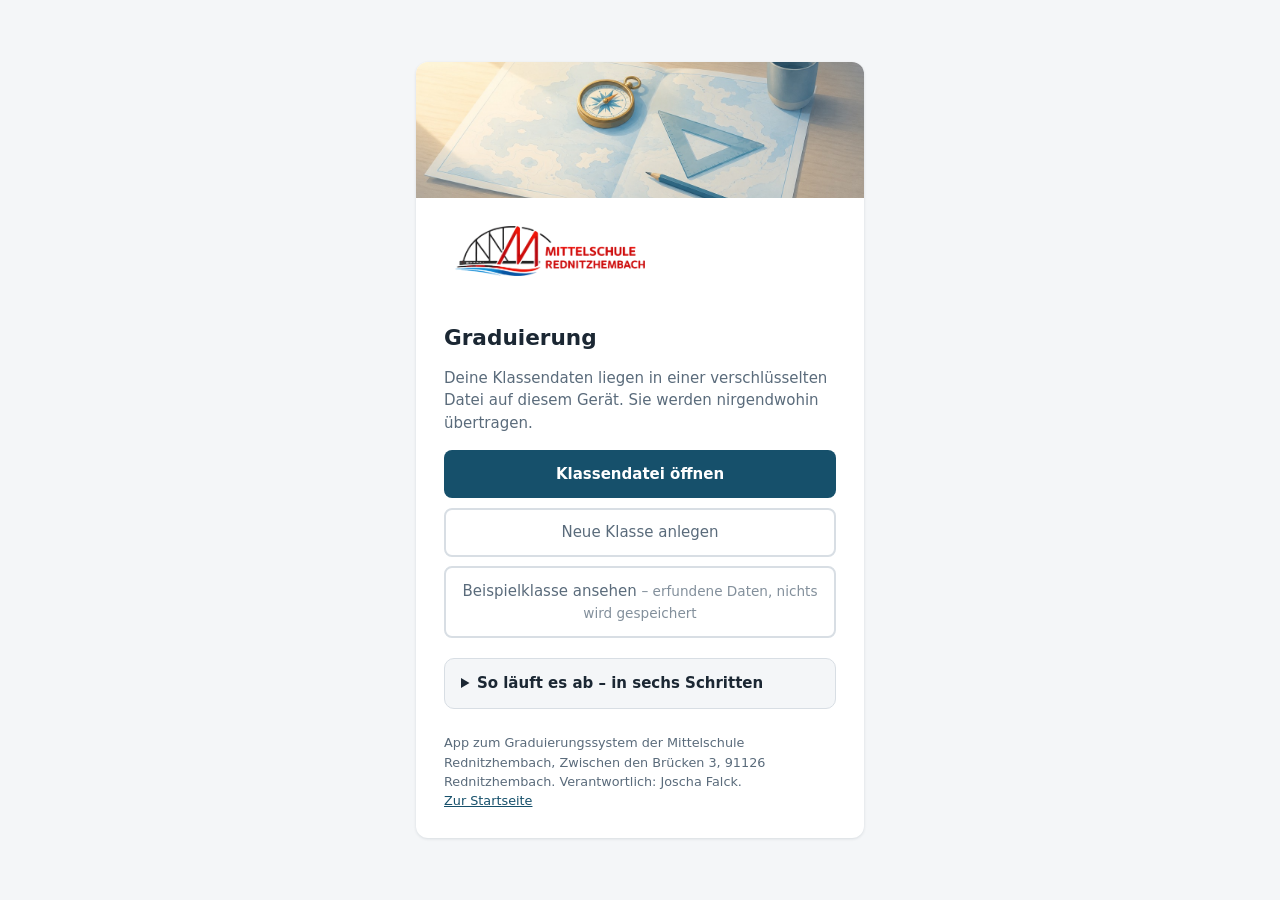
==== lehrkraft/index.html @ 20731770 "Add files via upload" ====
<!doctype html>
<html lang="de">
<head>
<meta charset="utf-8">
<meta name="viewport" content="width=device-width, initial-scale=1">
<meta name="theme-color" content="#16506B">
<meta name="robots" content="noindex, nofollow">
<title>Graduierung – Lehrkraft</title>
<link rel="icon" href="../symbole/symbol-192.png" type="image/png">
<link rel="stylesheet" href="stil.css">
</head>
<body>

<!-- Einstieg: Datei öffnen oder anlegen ------------------------------------->
<div class="einstieg" id="einstieg">
  <div class="einstieg-karte">
    <img class="karten-bild" src="../bilder/einstieg-lehrkraft.jpg" alt=""
         width="1200" height="600">
    <span class="karten-logo-feld">
      <img src="../symbole/schullogo.png" alt="Mittelschule Rednitzhembach" width="900" height="237">
    </span>
    <h1>Graduierung</h1>
    <p class="lang">Deine Klassendaten liegen in einer verschlüsselten Datei auf diesem Gerät.
      Sie werden nirgendwohin übertragen.</p>

    <div id="einstieg-start">
      <button type="button" class="knopf-gross" id="datei-oeffnen">Klassendatei öffnen</button>
      <button type="button" class="knopf-leise" id="datei-neu">Neue Klasse anlegen</button>
      <button type="button" class="knopf-leise" id="beispiel-oeffnen">
        Beispielklasse ansehen <em>– erfundene Daten, nichts wird gespeichert</em>
      </button>
    </div>

    <!-- Neue Klasse -->
    <form id="formular-neu" hidden>
      <label class="feld"><span>Klasse</span>
        <input type="text" id="neu-klasse" placeholder="8a"></label>
      <label class="feld"><span>Schuljahr</span>
        <input type="text" id="neu-schuljahr" placeholder="2026/27"></label>
      <label class="feld"><span>Erster Tag des ersten Zeitraums</span>
        <input type="date" id="neu-start"></label>
      <label class="feld"><span>Namen der Klasse <em>(kann warten)</em></span>
        <textarea id="neu-namen" rows="4"
                  placeholder="Ein Name je Zeile – oder leer lassen und die Liste beim ersten Einsammeln aufbauen."></textarea></label>
      <label class="feld"><span>Passwort für die Datei</span>
        <input type="password" id="neu-passwort" autocomplete="new-password">
        <span class="zaehler" id="neu-guete"></span></label>
      <p class="hinweis">Ohne dieses Passwort kommst du nicht mehr an die Daten –
        es gibt keine Wiederherstellung. Schreib es dir auf.</p>
      <p class="fehler" id="neu-fehler" role="alert" hidden></p>
      <button type="submit" class="knopf-gross">Anlegen und speichern</button>
      <button type="button" class="knopf-leise" data-zurueck>Zurück</button>
    </form>

    <!-- Passwort für vorhandene Datei -->
    <form id="formular-oeffnen" hidden>
      <p class="dateiname" id="oeffnen-name">–</p>
      <label class="feld"><span>Passwort</span>
        <input type="password" id="oeffnen-passwort" autocomplete="current-password"></label>
      <p class="fehler" id="oeffnen-fehler" role="alert" hidden></p>
      <button type="submit" class="knopf-gross">Öffnen</button>
      <button type="button" class="knopf-leise" data-zurueck>Zurück</button>
    </form>

    <details class="anleitung-kurz">
      <summary>So läuft es ab – in sechs Schritten</summary>
      <ol>
        <li><strong>Klasse anlegen</strong> – Klasse, Schuljahr, Startdatum und ein Passwort.
          Namen kannst du gleich einfügen oder später aus den ersten Abgaben aufbauen.</li>
        <li><strong>Adresse an die Klasse geben</strong> – QR-Code der Schüleradresse an die Wand.</li>
        <li><strong>Kinder schätzen sich ein</strong> und schicken das Ergebnis per AirDrop.</li>
        <li><strong>Einsammeln</strong> – die empfangenen Dateien in die Anwendung ziehen.</li>
        <li><strong>Fremdeinschätzung</strong> eintragen, Kind für Kind oder Kriterium für Kriterium.</li>
        <li><strong>Coaching-Gespräch</strong> führen und das Ergebnis festhalten.</li>
      </ol>
      <p>Ausführlich steht das unter „Anleitung“, sobald eine Klasse geöffnet ist.</p>
    </details>

    <p class="fusszeile-klein">App zum Graduierungssystem der Mittelschule Rednitzhembach,
      Zwischen den Brücken 3, 91126 Rednitzhembach. Verantwortlich: Joscha Falck.<br>
      <a href="../">Zur Startseite</a></p>
  </div>
</div>

<!-- Anwendung --------------------------------------------------------------->
<div id="anwendung" hidden>
  <div class="beispielleiste" id="beispielleiste" hidden>
    <span class="beispiel-marke">Beispiel</span>
    <span>Erfundene Kinder, erfundene Einschätzungen. Nichts wird gespeichert.</span>
    <span class="leiste-fuell"></span>
    <button type="button" id="beispiel-beenden">Testmodus verlassen</button>
  </div>

  <header class="kopf">
    <div class="kopf-links">
      <p class="kopf-oben">Klasse <span id="kopf-klasse">–</span> · <span id="kopf-schuljahr">–</span></p>
      <h1 class="kopf-name" id="kopf-titel">Übersicht</h1>
    </div>
    <span class="kopf-logo-feld">
      <img src="../symbole/schullogo.png" alt="Mittelschule Rednitzhembach" width="900" height="237">
    </span>
  </header>

  <div class="leiste">
    <label class="zeitraumwahl">Zeitraum
      <select id="leiste-zeitraum" aria-label="Zeitraum wählen"></select>
    </label>
    <button type="button" class="knopf-winzig" id="zeitraum-heute" hidden>zurück zu heute</button>
    <span id="leiste-status" class="leiste-status">–</span>
    <span class="leiste-fuell"></span>
    <span class="gesichert" id="gesichert">gesichert</span>
    <!-- Nur sichtbar, wo nicht direkt in die Arbeitsdatei geschrieben werden kann
         (Safari, oder Chrome ohne gewählten Speicherort). Dort wird bewusst nicht
         automatisch gesichert -- siehe merken() in lehrkraft.js. -->
    <button type="button" class="jetzt-sichern" id="jetzt-sichern" hidden>gesichert</button>
  </div>

  <main class="inhalt">
    <!-- Übersicht -->
    <section class="ansicht" id="ansicht-uebersicht">
      <div class="werkzeuge">
        <button type="button" class="knopf-klein" id="kind-anlegen">+ Kind hinzufügen</button>
      </div>
      <p class="punktlegende">Ein Punkt je Zeitraum des Blocks:
        <span class="punkt beide" aria-hidden="true"></span> beides da ·
        <span class="punkt halb" aria-hidden="true"></span> eins von beidem ·
        <span class="punkt" aria-hidden="true"></span> nichts erfasst</p>
      <div id="klassenliste"></div>
    </section>

    <!-- Einsammeln -->
    <section class="ansicht" id="ansicht-import" hidden>
      <div class="ablage" id="ablage">
        <p><strong>Selbsteinschätzungen einlesen</strong></p>
        <p class="lang">Zieh die per AirDrop empfangenen Dateien hierher –
          oder wähle sie aus. Mehrere auf einmal sind kein Problem.</p>
        <button type="button" class="knopf-klein" id="dateien-waehlen">Dateien auswählen</button>
        <input type="file" id="datei-eingabe" accept="application/json,.json" multiple hidden>
      </div>
      <div id="import-ergebnis"></div>
      <div id="import-fehlliste"></div>
    </section>

    <!-- Verlauf eines Kindes -->
    <section class="ansicht" id="ansicht-kind" hidden>
      <button type="button" class="knopf-klein" id="kind-zurueck">← Zur Übersicht</button>
      <h1 class="kind-titel" id="kind-titel">–</h1>
      <p class="lang" id="kind-unter">–</p>

      <button type="button" class="knopf-gross schmal" id="kind-coaching-starten" hidden>
        Coaching-Gespräch führen</button>

      <h2>Stufenverlauf</h2>
      <div id="kind-band"></div>

      <h2>Zeiträume</h2>
      <div class="tabellenrahmen"><div id="kind-zeitraeume"></div></div>

      <h2>Coaching-Gespräche</h2>
      <div id="kind-coachings"></div>
    </section>

    <!-- Coaching-Gespräch -->
    <section class="ansicht" id="ansicht-coaching" hidden>
      <p class="lang">Wähle das Kind, mit dem du sprichst. Der Bogen darunter zeigt die
        vier Zeiträume des Blocks, in dem der oben gewählte Zeitraum liegt.</p>
      <div class="wahlleiste" id="coaching-wahl"></div>
      <button type="button" class="knopf-klein" id="coaching-zurueck" hidden>← Zurück</button>
      <h1 class="kind-titel" id="coaching-titel">–</h1>
      <p class="lang" id="coaching-unter">–</p>

      <h2>Der Bogen</h2>
      <p class="hinweis">S = Selbsteinschätzung, L = Lehrkraft.
        Gelb hinterlegt heißt: Die beiden Sichten gehen auseinander – dort lohnt das Nachfragen.</p>
      <div class="tabellenrahmen"><div id="coaching-bogen"></div></div>

      <h2>Was das Kind geschrieben hat</h2>
      <div id="coaching-belege"></div>

      <h2>Auswertung des Gesprächs</h2>
      <form id="formular-coaching">
        <div class="entscheidung" id="coaching-entscheidung"></div>

        <label class="feld" id="feld-begruendung">
          <span>Begründung <em id="begruendung-pflicht">(bei gleicher Stufe erforderlich)</em></span>
          <textarea id="coaching-begruendung" rows="3"
                    placeholder="Woran wird weitergearbeitet?"></textarea>
        </label>

        <div class="feld" id="feld-gruende" hidden>
          <span>Gründe für die Rückstufung</span>
          <p class="hinweis">Aus dem Kriterienkatalog der Stufe, aus der zurückgestuft wird.</p>
          <div id="coaching-gruende" class="gruendeliste"></div>
        </div>

        <label class="feld" id="feld-vereinbarungen">
          <span>Vereinbarungen</span>
          <textarea id="coaching-vereinbarungen" rows="3"
                    placeholder="Was ist bis zum nächsten Gespräch verabredet?"></textarea>
        </label>

        <div class="zwei-spalten">
          <label class="feld"><span>Gilt ab</span>
            <input type="date" id="coaching-gueltigab"></label>
          <label class="feld haken-feld">
            <input type="checkbox" id="coaching-ausweis">
            <span>Ausweis zur neuen Lernstufe wurde überreicht</span></label>
        </div>

        <p class="fehler" id="coaching-fehler" role="alert" hidden></p>
        <div class="zwei-spalten">
          <button type="submit" class="knopf-gross">Gespräch festhalten</button>
          <button type="button" class="knopf-leise" id="coaching-drucken">Bogen drucken</button>
        </div>
      </form>
    </section>

    <!-- Fremdeinschätzung -->
    <section class="ansicht" id="ansicht-fremd" hidden>
      <div class="moduswahl" role="group" aria-label="Erfassungsart">
        <button type="button" class="modus aktiv" data-modus="kind">Nach Kind</button>
        <button type="button" class="modus" data-modus="kriterium">Nach Kriterium</button>
      </div>
      <p class="lang" id="fremd-hinweis"></p>
      <div class="wahlleiste" id="fremd-wahl"></div>
      <!-- Die Zeichen X ~ O stehen in den Knöpfen ohne Wortmarke (die ist dort
           nur für Screenreader da). Ohne diese Legende muss man sie raten. -->
      <p class="legende skalenlegende" id="fremd-legende"></p>
      <div id="fremd-raster"></div>
    </section>

    <!-- Datei -->
    <section class="ansicht" id="ansicht-datei" hidden>
      <p class="lang" id="datei-modus">Änderungen werden automatisch gesichert, solange diese
        Klasse geöffnet ist. Lege am Ende der Bearbeitung trotzdem eine eigene Sicherung ab –
        dann liegen die Klassendaten unabhängig von Browser und Gerät bei dir.</p>

      <div class="knopfreihe">
        <button type="button" class="knopf-gross" id="datei-kopie">Klassendaten lokal sichern</button>
        <button type="button" class="knopf-leise" id="datei-schliessen">Klasse schließen</button>
      </div>

      <h2>Diese Klasse</h2>
      <dl class="angaben" id="datei-angaben"></dl>
    </section>

    <!-- Anleitung -->
    <section class="ansicht" id="ansicht-anleitung" hidden>
      <p class="lang">Der Ablauf eines Zyklus – und was dabei wo gespeichert wird.</p>

      <ol class="schritte">
        <li>
          <h3>Klasse anlegen</h3>
          <p>Klasse, Schuljahr, erster Tag des ersten Zeitraums und ein Passwort. Das Passwort
            verschlüsselt die Klassendatei – <strong>ohne es gibt es keinen Weg zurück</strong>,
            auch nicht für dich. Schreib es dir auf.</p>
          <p>Die Namen kannst du als Liste einfügen (eine Zeile je Kind) oder weglassen und
            beim ersten Einsammeln aufbauen lassen.</p>
        </li>
        <li>
          <h3>Adresse an die Klasse geben</h3>
          <p>Die Kinder brauchen nur die Schüleradresse dieser Anwendung – am einfachsten als
            QR-Code an der Wand. Hängst du <code>#8a</code> an, ist die Klasse schon
            vorausgefüllt. Nichts zu installieren.</p>
          <p>Einmal zu Beginn lohnt es sich, mit der Klasse die Seite auf den Home-Bildschirm
            zu legen. Dann bleiben Name und eigener Verlauf auf dem iPad erhalten.</p>
        </li>
        <li>
          <h3>Kinder schätzen sich ein</h3>
          <p>Alle zwei Wochen. Die Kinder füllen die Kriterien ihrer Stufe aus, schreiben einen
            Belegsatz und schicken das Ergebnis per AirDrop an dein Gerät. Es wird nichts
            übertragen, was das Kind nicht selbst abschickt.</p>
        </li>
        <li>
          <h3>Einsammeln</h3>
          <p>Unter <em>Einsammeln</em> die empfangenen Dateien in das Feld ziehen – alle auf
            einmal. Namen, die es in der Klasse noch nicht gibt, landen unter „Bitte
            entscheiden“: neu anlegen, einem vorhandenen Kind zuordnen oder verwerfen.</p>
          <p><strong>Danach den Downloads-Ordner leeren.</strong> Die per AirDrop empfangenen
            Dateien sind unverschlüsselt – sie sind der einzige Klartext im ganzen Ablauf.</p>
        </li>
        <li>
          <h3>Fremdeinschätzung eintragen</h3>
          <p>Zwei Wege, oben umschaltbar: <em>Nach Kind</em> zeigt alle Kriterien eines Kindes –
            gut zur Vorbereitung eines Gesprächs. <em>Nach Kriterium</em> zeigt ein Kriterium für
            alle Kinder – schneller im Klassendurchgang und der Maßstab bleibt gleich.</p>
          <p>An jedem Eintrag steht der Stand (<code>3/5</code> oder ✓), damit nichts offen bleibt.</p>
        </li>
        <li>
          <h3>Coaching-Gespräch</h3>
          <p>Nach vier Zeiträumen, also etwa alle acht Wochen. Unter <em>Coaching</em> das Kind
            wählen: Der Bogen zeigt die vier Zeiträume mit Selbst- und Lehrkraftsicht
            nebeneinander, Abweichungen sind gelb hinterlegt.</p>
          <p>Darunter die Entscheidung – hochstufen, halten oder zurückstufen. Bei gleicher Stufe
            ist eine Begründung nötig, bei Rückstufung mindestens ein Grund. Über
            <em>Bogen drucken</em> bekommst du das Blatt mit Unterschriftenzeile.</p>
        </li>
      </ol>

      <h2>Zeitraum wechseln</h2>
      <p class="lang">Oben in der Leiste steht der Zeitraum. Er richtet sich nach dem Datum,
        lässt sich aber frei umstellen – für nachgetragene Runden, ausgelassene Wochen oder
        Gespräche, die du vorziehst. „zurück zu heute“ bringt dich wieder in die Gegenwart.</p>

      <h2>Speichern und Sichern</h2>
      <p class="lang">In Chrome schreibt die Anwendung direkt in die Datei, die du beim Anlegen
        gewählt hast – automatisch, kurz nach jeder Änderung. Safari kann das nicht. Dort wird
        deshalb <em>nicht</em> automatisch gesichert; stattdessen steht oben in der Leiste ein
        Knopf mit der Zahl der offenen Änderungen, und ein Klick darauf legt die Datei ab, die
        du über die bisherige speicherst. <strong>Deshalb die Empfehlung: Chrome benutzen.</strong></p>
      <p class="lang">Unter <em>Datei</em> legst du am Ende einer Sitzung zusätzlich eine eigene
        Sicherung ab – die Datei trägt das Datum im Namen und liegt dann unabhängig von Browser
        und Gerät bei dir. Sie ist verschlüsselt, also auch auf einem Stick oder in einem Backup
        unbedenklich.</p>

      <h2>Wo die Daten liegen</h2>
      <p class="lang">Alles bleibt auf den Geräten: die Selbsteinschätzungen bis zum Abschicken
        auf dem iPad des Kindes, die Klassendaten in deiner verschlüsselten Datei. Es gibt keinen
        Server und kein Konto. Verlierst du das Passwort, sind die Daten verloren – das ist der
        Preis dafür, dass sie sonst niemand lesen kann.</p>
    </section>
  </main>


  <footer class="fusszeile">
    <p>App zum Graduierungssystem der Mittelschule Rednitzhembach ·
      Zwischen den Brücken 3 · 91126 Rednitzhembach ·
      Verantwortlich: Joscha Falck</p>
    <p><a class="zur-startseite" href="../">Zur Startseite</a></p>
  </footer>

  <nav class="navigation" aria-label="Bereiche">
    <button type="button" data-ansicht="uebersicht" class="aktiv">Übersicht</button>
    <button type="button" data-ansicht="import">Einsammeln</button>
    <button type="button" data-ansicht="fremd">Fremdeinschätzung</button>
    <button type="button" data-ansicht="coaching">Coaching</button>
    <button type="button" data-ansicht="datei">Datei</button>
    <button type="button" data-ansicht="anleitung">Anleitung</button>
  </nav>
</div>

<p id="ladefehler" class="fehler ladefehler" hidden></p>

<script type="module" src="lehrkraft.js"></script>
</body>
</html>
---- lehrkraft/stil.css ----
/* Lehrkraft-Anwendung. Zielgerät: MacBook, Maus und Tastatur. */

:root {
  --stufe: #16506B;
  --grund: #f4f6f8;
  --flaeche: #ffffff;
  --linie: #d8dee4;
  --text: #1b2733;
  --text-leise: #5a6b7b;
  --gut: #2f7d4f;
  --mittel: #b8791c;
  --offen: #8a5a5a;
  --warnung: #a5342f;
  --radius: 12px;
  --schatten: 0 1px 3px rgb(20 40 60 / 12%);
}

@media (prefers-color-scheme: dark) {
  :root {
    --grund: #12181e; --flaeche: #1c242c; --linie: #33404c;
    --text: #e8eef4; --text-leise: #9fb0c0;
    --gut: #6cc08c; --mittel: #e0a94e; --offen: #c99a9a; --warnung: #ef8078;
    --schatten: 0 1px 3px rgb(0 0 0 / 40%);
  }
}

* { box-sizing: border-box; }
[hidden] { display: none !important; }

body {
  margin: 0;
  background: var(--grund);
  color: var(--text);
  font: 15px/1.5 -apple-system, BlinkMacSystemFont, "Segoe UI", system-ui, sans-serif;
}

h1 { font-size: 1.35rem; line-height: 1.25; }
h2 {
  font-size: 0.85rem; letter-spacing: 0.05em; text-transform: uppercase;
  color: var(--text-leise); margin: 1.75rem 0 0.6rem;
}

.lang { color: var(--text-leise); }
.hinweis { font-size: 0.9rem; color: var(--text-leise); }
.fehler { color: var(--warnung); font-weight: 600; }
.ladefehler { padding: 2rem; }
.leer { color: var(--text-leise); padding: 1.5rem 0; }
.leer:has(.leer-bild) { text-align: center; }
/* Freigestelltes Motiv ueber einem Leer- oder Fertig-Text. Rein schmueckend:
   Die Aussage steht immer auch als Text daneben, das Bild traegt sie nie allein. */
.leer-bild {
  display: block;
  width: auto;
  max-width: 11rem;
  max-height: 7.5rem;
  margin: 0 auto 0.9rem;
  object-fit: contain;
}
@media (prefers-reduced-motion: no-preference) {
  .leer-bild { animation: leer-bild-auf 0.4s ease-out both; }
}
@keyframes leer-bild-auf {
  from { opacity: 0; transform: translateY(6px); }
  to   { opacity: 1; transform: none; }
}


/* ---------- Einstieg ---------- */

.einstieg {
  position: fixed; inset: 0; z-index: 10;
  display: grid; place-items: center; padding: 1.5rem;
  background: var(--grund); overflow-y: auto;
}

.einstieg-karte {
  width: min(28rem, 100%);
  background: var(--flaeche);
  border-radius: var(--radius);
  box-shadow: var(--schatten);
  padding: 1.75rem;
  overflow: hidden; /* damit das Kopfbild die Rundung mitnimmt */
}

/* Schmales Kopfband der Einstiegskarte. Die negativen Ränder heben das Padding
   der Karte auf, damit das Bild randlos sitzt -- 3.5rem sind zweimal 1.75rem. */
.karten-bild {
  display: block;
  width: calc(100% + 3.5rem);
  height: auto;
  aspect-ratio: 2 / 1;
  max-height: 8.5rem;
  object-fit: cover;
  margin: -1.75rem -1.75rem 1.25rem;
}

.karten-logo-feld {
  display: inline-block; padding: 0.5rem 0.7rem; margin-bottom: 1.25rem;
  background: #fff; border-radius: 10px;
}
.karten-logo-feld img { display: block; width: 190px; max-width: 100%; height: auto; }

.dateiname {
  padding: 0.6rem 0.8rem; margin: 0 0 1rem;
  background: var(--grund); border-radius: 8px;
  font-family: ui-monospace, SFMono-Regular, Menlo, monospace; font-size: 0.9rem;
}

/* ---------- Formular ---------- */

.feld { display: block; margin: 1rem 0; }
.feld > span { display: block; font-weight: 600; margin-bottom: 0.35rem; }

input[type="text"], input[type="password"], input[type="date"] {
  width: 100%; padding: 0.6rem 0.7rem; font: inherit;
  color: var(--text); background: var(--grund);
  border: 2px solid var(--linie); border-radius: 8px;
}
input:focus-visible { outline: 3px solid var(--stufe); outline-offset: 1px; }

.zaehler { display: block; margin-top: 0.3rem; font-size: 0.85rem; color: var(--text-leise); }
.zaehler[data-stufe="schwach"] { color: var(--warnung); }
.zaehler[data-stufe="mittel"] { color: var(--mittel); }
.zaehler[data-stufe="gut"] { color: var(--gut); }

button { font: inherit; cursor: pointer; border-radius: 8px; }

/* Nur fuer Screenreader. Steht global, weil es an mehreren Stellen gebraucht
   wird: Wortmarken der Skala, Bedeutung der Zahlen in den Auswahlknoepfen. */
.nur-lesen {
  position: absolute; width: 1px; height: 1px; overflow: hidden; clip-path: inset(50%);
}

.knopf-gross {
  display: block; width: 100%; padding: 0.8rem; margin-top: 1rem;
  font-weight: 600; color: #fff; background: var(--stufe); border: 0; min-height: 46px;
}
.knopf-leise {
  display: block; width: 100%; padding: 0.7rem; margin-top: 0.6rem;
  color: var(--text-leise); background: transparent;
  border: 2px solid var(--linie); min-height: 42px;
}
.knopf-klein {
  padding: 0.45rem 0.8rem; color: var(--text);
  background: var(--flaeche); border: 1px solid var(--linie);
}

/* ---------- Kopf und Leiste ---------- */

.kopf {
  display: flex; align-items: center; justify-content: space-between; gap: 1rem;
  padding: 1.1rem 1.5rem; background: var(--stufe); color: #fff;
}
.kopf-oben { margin: 0 0 0.15rem; font-size: 0.8rem; letter-spacing: 0.06em;
             text-transform: uppercase; opacity: 0.85; }
.kopf-name { margin: 0; }
.kopf-logo-feld {
  flex: none; display: block; padding: 0.4rem 0.55rem;
  background: #fff; border-radius: 9px; box-shadow: 0 1px 4px rgb(0 0 0 / 18%);
}
.kopf-logo-feld img { display: block; width: 132px; height: auto; }

.leiste {
  display: flex; align-items: center; gap: 0.7rem;
  padding: 0.5rem 1.5rem; background: var(--flaeche);
  border-bottom: 1px solid var(--linie); font-size: 0.9rem;
}
.marke {
  font-weight: 700; font-size: 0.8rem; letter-spacing: 0.04em; text-transform: uppercase;
  color: #fff; background: var(--stufe); border-radius: 6px; padding: 0.15rem 0.5rem;
}
.leiste-status { color: var(--text-leise); }
.leiste-fuell { flex: 1; }
.gesichert { font-size: 0.85rem; color: var(--text-leise); }
.gesichert[data-zustand="offen"] { color: var(--mittel); }

/* Sichern von Hand: solange Änderungen offen sind, ist der Knopf farbig und
   nennt ihre Zahl. Ist alles gesichert, sieht er aus wie die Statusanzeige
   daneben -- dann gibt es nichts zu tun. */
.jetzt-sichern {
  font: inherit; font-size: 0.85rem; cursor: pointer;
  padding: 0.25rem 0.7rem; border-radius: 8px;
  color: #fff; background: var(--stufe); border: 1px solid transparent;
}
.jetzt-sichern:disabled {
  cursor: default; color: var(--text-leise);
  background: none; border-color: transparent;
}

.inhalt { max-width: 60rem; margin: 0 auto; padding: 1.25rem 1.5rem 0.5rem; }
.werkzeuge { display: flex; gap: 0.5rem; margin-bottom: 1rem; }

/* ---------- Klassenliste ---------- */

/* Ein <button>, deshalb die Zuruecksetzer: Ohne sie zieht der Browser die Karte
   auf Knopfbreite zusammen und zentriert den Namen. */
.kind {
  display: grid; grid-template-columns: 1fr auto auto; align-items: center; gap: 1rem;
  width: 100%; text-align: left; color: inherit;
  padding: 0.7rem 0.9rem; margin-bottom: 0.45rem;
  background: var(--flaeche);
  border: 0; border-left: 5px solid var(--farbe);
  border-radius: 10px; box-shadow: var(--schatten);
}
.kind-name { font-weight: 600; }
.kind-stufe { font-size: 0.88rem; color: var(--farbe); font-weight: 600; }
.kind-punkte { display: flex; gap: 0.25rem; }

/* Je Punkt ein Zeitraum des Blocks. Die drei Zustaende unterscheiden sich
   bewusst in der *Form*, nicht nur in der Farbe -- vorher waren sie
   gruen/orange/grau gefuellt und damit bei Rot-Gruen-Schwaeche nicht zu
   trennen. Jetzt: leerer Ring / halb gefuellt / voll. */
.punkt {
  width: 12px; height: 12px; border-radius: 50%;
  background: transparent; border: 2px solid var(--linie);
}
.punkt.halb {
  border-color: var(--mittel);
  background: linear-gradient(90deg, var(--mittel) 50%, transparent 50%);
}
.punkt.beide { border-color: var(--gut); background: var(--gut); }

.punktlegende {
  display: flex; align-items: center; flex-wrap: wrap; gap: 0.35rem;
  margin: 0 0 0.9rem; font-size: 0.85rem; color: var(--text-leise);
}
.punktlegende .punkt { flex: none; margin-left: 0.35rem; }
.punktlegende .punkt:first-child { margin-left: 0; }

/* ---------- Import ---------- */

.ablage {
  padding: 1.5rem; text-align: center;
  background: var(--flaeche); border: 2px dashed var(--linie); border-radius: var(--radius);
}
.ablage.bereit { border-color: var(--stufe); background: var(--grund); }
.ablage p { margin: 0 0 0.5rem; }
.ablage .lang { margin: 0 auto 1rem; }

.meldungen { display: grid; gap: 0.35rem; }
.meldung {
  margin: 0; padding: 0.55rem 0.8rem; border-radius: 8px;
  background: var(--flaeche); border-left: 4px solid var(--linie); box-shadow: var(--schatten);
}
.meldung.gut { border-left-color: var(--gut); }
.meldung.warnung { border-left-color: var(--mittel); }
.meldung.fehler { border-left-color: var(--warnung); }
.meldung.offen { border-left-color: var(--linie); color: var(--text-leise); }

/* ---------- Fremdeinschätzung ---------- */

.moduswahl { display: inline-flex; gap: 0.2rem; padding: 0.2rem;
             background: var(--grund); border: 1px solid var(--linie); border-radius: 10px; }
.modus { padding: 0.4rem 0.9rem; color: var(--text-leise); background: transparent; border: 0; }
.modus.aktiv { color: var(--text); background: var(--flaeche); font-weight: 600;
               box-shadow: var(--schatten); }

.wahlleiste { display: flex; flex-wrap: wrap; gap: 0.4rem; margin: 0.75rem 0 1.25rem; }
.wahl {
  display: inline-flex; align-items: center; gap: 0.5rem;
  padding: 0.45rem 0.75rem; text-align: left; font-size: 0.9rem;
  color: var(--text-leise); background: var(--flaeche);
  border: 1px solid var(--linie); border-radius: 20px;
}
.wahl.aktiv { color: #fff; background: var(--stufe); border-color: var(--stufe); font-weight: 600; }
.wahl-stand {
  font-size: 0.78rem; font-variant-numeric: tabular-nums;
  padding: 0.05rem 0.35rem; border-radius: 5px;
  background: var(--grund); color: var(--text-leise);
}
.wahl.aktiv .wahl-stand { background: rgb(255 255 255 / 22%); color: #fff; }
.wahl.fertig:not(.aktiv) .wahl-stand { background: var(--gut); color: #fff; }

/* Zahl der gefuehrten Gespraeche im Coaching-Bereich. Bewusst anders als
   `.wahl-stand`: kein Feld, nur eine leise Zahl -- sie zaehlt nichts ab,
   sondern erzaehlt eine Vorgeschichte. */
.wahl-marke { font-size: 0.78rem; font-variant-numeric: tabular-nums; opacity: 0.7; }
.wahl.aktiv .wahl-marke { opacity: 0.85; }

.rastertitel { margin: 0 0 0.6rem; color: var(--text-leise); }
.rastertitel strong { color: var(--text); margin-right: 0.5rem; }

/* Der meistgenutzte Handgriff der App: Kriterium lesen, rechts antippen.
   Ueber die volle Fensterbreite lagen dazwischen auf 1440 px ueber 1000 px --
   der Blick muss dann bei jeder Zeile einmal quer. Die Bremse gilt fuer
   Legende und Raster gemeinsam, damit beide buendig bleiben. */
.skalenlegende, #fremd-raster { max-width: 60rem; }
.skalenlegende { margin: 0 0 0.6rem; text-align: right; }

.rasterzeile {
  display: grid; grid-template-columns: 1fr auto; align-items: center; gap: 1rem;
  min-height: 3.4rem;
  padding: 0.5rem 0.9rem; margin-bottom: 0.35rem;
  background: var(--flaeche); border-radius: 10px; box-shadow: var(--schatten);
}
.rasterzeile-name { font-weight: 500; }
.rasterskala { display: flex; gap: 0.3rem; }

.rasterskala label {
  display: flex; align-items: center; justify-content: center;
  width: 3rem; height: 2.4rem; font-weight: 700;
  color: var(--text-leise); background: var(--grund);
  border: 2px solid transparent; border-radius: 8px; cursor: pointer;
}
.rasterskala input { position: absolute; opacity: 0; pointer-events: none; }
.rasterskala label:has(input:focus-visible) { outline: 3px solid var(--stufe); outline-offset: 2px; }
.rasterskala label.gewaehlt { color: #fff; }
.rasterskala label.gewaehlt[data-wert="erreicht"]  { background: var(--gut); }
.rasterskala label.gewaehlt[data-wert="teilweise"] { background: var(--mittel); }
.rasterskala label.gewaehlt[data-wert="nicht"]     { background: var(--offen); }

/* ---------- Navigation ---------- */

.navigation {
  position: fixed; inset: auto 0 0; display: flex; justify-content: center; gap: 0.5rem;
  padding: 0.5rem; background: var(--flaeche); border-top: 1px solid var(--linie);
}
.navigation button {
  padding: 0.5rem 1.1rem; color: var(--text-leise);
  background: transparent; border: 0; min-height: 40px;
}
.navigation button.aktiv { color: var(--stufe); font-weight: 600; background: var(--grund); }

/* ---------- Zuordnung unbekannter Namen ---------- */

.zuordnen {
  padding: 0.8rem 0.9rem; margin-bottom: 0.5rem;
  background: var(--flaeche); border-left: 4px solid var(--mittel);
  border-radius: 10px; box-shadow: var(--schatten);
}
.zuordnen-name { margin: 0 0 0.6rem; }
.zuordnen-zeile {
  display: flex; flex-wrap: wrap; align-items: center; gap: 0.5rem;
  margin-bottom: 0.6rem; font-size: 0.9rem; color: var(--text-leise);
}
.zuordnen select {
  padding: 0.4rem 0.6rem; font: inherit; color: var(--text);
  background: var(--grund); border: 1px solid var(--linie); border-radius: 8px;
}
.zuordnen .knopf-klein + .knopf-klein { margin-left: 0.4rem; }
.knopf-klein.leise { color: var(--text-leise); border-color: transparent; }
.knopf-klein.sammel {
  display: block; margin-bottom: 0.6rem; font-weight: 600;
  color: #fff; background: var(--stufe); border-color: var(--stufe);
}

/* ---------- Beispielmodus ---------- */

.beispielleiste {
  display: flex; align-items: center; gap: 0.6rem;
  padding: 0.45rem 1.5rem; font-size: 0.88rem;
  color: #3a2f12; background: #f3c14b;
}
.beispiel-marke {
  font-weight: 700; font-size: 0.78rem; letter-spacing: 0.06em; text-transform: uppercase;
  color: #f3e2b8; background: #3a2f12; border-radius: 5px; padding: 0.1rem 0.45rem;
}
.beispielleiste button {
  padding: 0.2rem 0.6rem; font: inherit; font-size: 0.85rem;
  color: #3a2f12; background: rgb(255 255 255 / 55%);
  border: 1px solid rgb(58 47 18 / 25%); border-radius: 6px;
}
#beispiel-oeffnen em { font-style: normal; opacity: 0.75; font-size: 0.85rem; }

/* ---------- Verlauf eines Kindes ---------- */

.kind[data-kind] { cursor: pointer; }
.kind[data-kind]:hover { background: var(--grund); }
.kind[data-kind]:focus-visible { outline: 3px solid var(--stufe); outline-offset: 2px; }

.kind-titel { margin: 1rem 0 0.25rem; }
#kind-unter { margin-top: 0; }

.band { display: flex; flex-wrap: wrap; align-items: center; gap: 0.5rem; }
.band-stufe {
  display: flex; flex-direction: column; gap: 0.1rem;
  padding: 0.55rem 0.9rem; background: var(--flaeche);
  border-left: 5px solid var(--farbe); border-radius: 10px; box-shadow: var(--schatten);
}
.band-stufe b { color: var(--farbe); }
.band-stufe small { color: var(--text-leise); font-size: 0.8rem; }
.band-pfeil { font-size: 1.2rem; color: var(--text-leise); }
.band-pfeil.hoch { color: var(--gut); }
.band-pfeil.runter { color: var(--offen); }

.tabellenrahmen { overflow-x: auto; }
.zeitraumtabelle {
  width: 100%; border-collapse: collapse;
  background: var(--flaeche); border-radius: 10px; box-shadow: var(--schatten);
}
.zeitraumtabelle th, .zeitraumtabelle td {
  padding: 0.5rem 0.8rem; text-align: left; border-bottom: 1px solid var(--linie);
  vertical-align: top;
}
.zeitraumtabelle thead th {
  font-size: 0.8rem; letter-spacing: 0.04em; text-transform: uppercase; color: var(--text-leise);
}
.zeitraumtabelle tbody th { font-weight: 600; width: 5rem; }
.zeitraumtabelle tr:last-child td, .zeitraumtabelle tr:last-child th { border-bottom: 0; }
.beleg-spalte { color: var(--text-leise); font-style: italic; max-width: 26rem; }

.bilanz { display: inline-flex; gap: 0.45rem; font-variant-numeric: tabular-nums; }
.bilanz span { font-weight: 600; }
.b-gut { color: var(--gut); }
.b-mittel { color: var(--mittel); }
.b-offen { color: var(--offen); }
.leise { color: var(--text-leise); font-weight: 400; }

.coaching {
  padding: 0.8rem 1rem; margin-bottom: 0.5rem;
  background: var(--flaeche); border-left: 5px solid var(--linie);
  border-radius: 10px; box-shadow: var(--schatten);
}
.coaching.hoch { border-left-color: var(--gut); }
.coaching.runter { border-left-color: var(--offen); }
.coaching-kopf { margin: 0; }
.coaching-text { margin: 0.5rem 0 0; color: var(--text-leise); }
.gruende { margin: 0.5rem 0 0; padding-left: 1.1rem; color: var(--text-leise); font-size: 0.92rem; }
.marke-klein {
  margin-left: 0.4rem; padding: 0.05rem 0.4rem; font-size: 0.78rem;
  color: var(--text-leise); background: var(--grund); border-radius: 5px;
}


/* ---------- Breite Bildschirme ---------- */

@media (min-width: 60rem) {
  .inhalt { max-width: 78rem; }

  /* zwei Kinder je Reihe -- 25 Namen passen so ohne langes Scrollen */
  #klassenliste { display: grid; grid-template-columns: 1fr 1fr; gap: 0 0.5rem; }

  /* die Erfassung bleibt einspaltig: eine Spalte je Kriterium hält den Blick ruhig */
  .rasterzeile { padding: 0.55rem 1.1rem; }
}

@media (min-width: 78rem) {
  #klassenliste { grid-template-columns: repeat(3, 1fr); }
}

/* ---------- Coaching-Bogen ---------- */

.knopf-gross.schmal { width: auto; padding-inline: 1.5rem; margin: 1rem 0 0; }

.bogen { width: 100%; border-collapse: collapse; background: var(--flaeche);
         border-radius: 10px; box-shadow: var(--schatten); overflow: hidden; }
.bogen th, .bogen td { border: 1px solid var(--linie); padding: 0.4rem 0.6rem; }
.bogen thead th { background: var(--grund); font-size: 0.85rem; }
.bogen .zr { text-align: center; }
.bogen .sl { width: 2.2rem; text-align: center; font-size: 0.78rem; color: var(--text-leise); }
.bogen .kriterienspalte { text-align: left; min-width: 18rem; }
.bogen tbody th { text-align: left; font-weight: 500; vertical-align: top; }

.teilkriterien { margin: 0.35rem 0 0; padding-left: 1rem; font-size: 0.85rem;
                 color: var(--text-leise); font-weight: 400; }

.bogen .wert { width: 2.2rem; text-align: center; font-weight: 700; font-size: 1.05rem; }
.bogen .wert.erreicht { color: var(--gut); }
.bogen .wert.teilweise { color: var(--mittel); }
.bogen .wert.nicht { color: var(--offen); }
.bogen .wert.ohne { color: var(--linie); }
/* Abweichung zwischen Selbst- und Fremdsicht -- der Gesprächsstoff */
.bogen .wert.uneins { background: #fdf3d7; }
@media (prefers-color-scheme: dark) { .bogen .wert.uneins { background: #40371d; } }

.legende { margin: 0.6rem 0 0; font-size: 0.85rem; color: var(--text-leise); }

.beleg-zitat { margin: 0 0 0.5rem; padding: 0.7rem 1rem; background: var(--flaeche);
               border-left: 4px solid var(--stufe); border-radius: 0 10px 10px 0;
               box-shadow: var(--schatten); }
.beleg-zitat p { margin: 0; }
.beleg-zu { font-size: 0.82rem; color: var(--text-leise); margin-bottom: 0.25rem !important; }

/* ---------- Entscheidung ---------- */

.entscheidung { display: grid; gap: 0.5rem; margin-bottom: 1.25rem; }
@media (min-width: 52rem) { .entscheidung { grid-template-columns: repeat(3, 1fr); } }

.entscheidung-feld {
  display: flex; flex-direction: column; gap: 0.2rem;
  padding: 0.85rem 1rem; background: var(--flaeche);
  border: 2px solid var(--linie); border-radius: 10px; cursor: pointer;
}
.entscheidung-feld input { position: absolute; opacity: 0; pointer-events: none; }
.entscheidung-titel { font-weight: 600; }
.entscheidung-text { font-size: 0.88rem; color: var(--text-leise); }
.entscheidung-feld.gewaehlt { border-color: var(--stufe); background: var(--grund); }
.entscheidung-feld[data-wert="runter"].gewaehlt { border-color: var(--offen); }
.entscheidung-feld:has(input:focus-visible) { outline: 3px solid var(--stufe); outline-offset: 2px; }

.gruendeliste { display: grid; gap: 0.3rem; }
.grund { display: flex; align-items: flex-start; gap: 0.6rem; padding: 0.5rem 0.7rem;
         background: var(--flaeche); border-radius: 8px; box-shadow: var(--schatten); }
.grund input { margin-top: 0.2rem; }

.zwei-spalten { display: grid; gap: 1rem; }
@media (min-width: 40rem) { .zwei-spalten { grid-template-columns: 1fr 1fr; align-items: end; } }
.haken-feld { display: flex; align-items: center; gap: 0.6rem; }
.haken-feld > span { font-weight: 400; margin: 0; }

textarea { width: 100%; padding: 0.6rem 0.7rem; font: inherit; color: var(--text);
           background: var(--grund); border: 2px solid var(--linie); border-radius: 8px;
           resize: vertical; }
textarea:focus-visible { outline: 3px solid var(--stufe); outline-offset: 1px; }
#begruendung-pflicht { font-style: normal; font-weight: 400; color: var(--text-leise); }

/* ---------- Druck: nur der Bogen ---------- */

@media print {
  .beispielleiste, .leiste, .navigation, .kopf-logo-feld, .leer-bild,
  #coaching-zurueck, #coaching-drucken, .hinweis { display: none !important; }
  body { background: #fff; font-size: 11pt; }
  .kopf { background: none; color: #000; padding: 0; border-bottom: 2px solid #000; }
  .inhalt { max-width: none; padding: 0; }
  .bogen, .beleg-zitat, .entscheidung-feld, .grund { box-shadow: none; }
  .bogen .wert.uneins { background: #eee; }
  .entscheidung-feld { break-inside: avoid; }
  h2 { margin-top: 1rem; }
  /* Platz für die Unterschriften */
  #formular-coaching::after {
    content: "Unterschrift Schüler/Schülerin                    Unterschrift Klassenlehrkraft";
    display: block; margin-top: 3rem; padding-top: 0.4rem;
    border-top: 1px solid #000; font-size: 10pt; white-space: pre;
  }
}

/* ---------- Gleiche Höhen bei nebeneinanderstehenden Kästen ----------
   Grid-Kinder strecken sich per Vorgabe -- außer man setzt align-items auf
   start. Genau das hatte ich an mehreren Stellen getan, dadurch standen
   verschieden hohe Kästen nebeneinander. */

#klassenliste { align-items: stretch; }
#klassenliste .kind { margin-bottom: 0; height: 100%; }
@media (min-width: 60rem) { #klassenliste { gap: 0.5rem; } }

.entscheidung { align-items: stretch; }
.entscheidung-feld { height: 100%; }

.zwei-spalten > * { margin-top: 0; }

/* ---------- Datei-Bereich ---------- */

.knopfreihe { display: grid; gap: 0.6rem; margin-top: 1.25rem; }
.knopfreihe .knopf-gross,
.knopfreihe .knopf-leise { margin: 0; }
.knopfreihe .knopf-gross:disabled { opacity: 0.45; cursor: default; }

.angaben { display: grid; gap: 0.35rem; margin: 0; }
@media (min-width: 44rem) { .angaben { grid-template-columns: 1fr 1fr; } }
.angaben > div {
  display: flex; justify-content: space-between; gap: 1rem;
  padding: 0.5rem 0.8rem; background: var(--flaeche);
  border-radius: 8px; box-shadow: var(--schatten);
}
.angaben dt { color: var(--text-leise); }
.angaben dd { margin: 0; font-weight: 600; text-align: right; }

/* ---------- Fußzeile: dezent, mittig, zwei Zeilen ---------- */

.fusszeile {
  max-width: 44rem;
  margin: 2.5rem auto 0;
  padding: 1.25rem 1.5rem 4.5rem;
  text-align: center;
  font-size: 0.8rem;
  line-height: 1.6;
  color: var(--text-leise);
  border-top: 1px solid var(--linie);
}

.fusszeile p { margin: 0; }
.fusszeile p + p { margin-top: 0.5rem; }

.zur-startseite {
  color: var(--text-leise);
  text-decoration: none;
  border-bottom: 1px solid var(--linie);
  padding-bottom: 1px;
}
.zur-startseite::before { content: "← "; }
.zur-startseite:hover { color: var(--text); border-bottom-color: var(--text-leise); }
.zur-startseite:focus-visible { outline: 3px solid var(--stufe); outline-offset: 3px; }

.fusszeile-klein {
  margin: 1.5rem 0 0;
  font-size: 0.8rem;
  line-height: 1.5;
  color: var(--text-leise);
}
.fusszeile-klein a { color: var(--stufe); }
@media print { .fusszeile { display: none; } }

.zeitraumwahl { display: inline-flex; align-items: center; gap: 0.4rem;
                font-size: 0.85rem; color: var(--text-leise); }
.zeitraumwahl select {
  padding: 0.15rem 0.4rem; font: inherit; font-size: 0.85rem; font-weight: 600;
  color: var(--text); background: var(--grund);
  border: 1px solid var(--linie); border-radius: 6px;
}
.knopf-winzig {
  padding: 0.15rem 0.5rem; font-size: 0.8rem; color: var(--text-leise);
  background: transparent; border: 1px solid var(--linie); border-radius: 6px;
}

/* ---------- Anleitung ---------- */

.anleitung-kurz {
  margin-top: 1.25rem; padding: 0.85rem 1rem;
  background: var(--grund); border: 1px solid var(--linie); border-radius: 10px;
}
.anleitung-kurz summary { font-weight: 600; cursor: pointer; }
.anleitung-kurz ol { margin: 0.8rem 0 0; padding-left: 1.2rem; color: var(--text-leise);
                     font-size: 0.92rem; line-height: 1.55; }
.anleitung-kurz li { margin-bottom: 0.5rem; }
.anleitung-kurz strong { color: var(--text); }
.anleitung-kurz > p { margin: 0.8rem 0 0; font-size: 0.88rem; color: var(--text-leise); }

.schritte { counter-reset: schritt; list-style: none; margin: 1.25rem 0 0; padding: 0;
            display: grid; gap: 0.6rem; }
.schritte > li {
  counter-increment: schritt; position: relative;
  padding: 1rem 1.2rem 1rem 3.6rem;
  background: var(--flaeche); border-radius: var(--radius); box-shadow: var(--schatten);
}
.schritte > li::before {
  content: counter(schritt);
  position: absolute; left: 1.1rem; top: 1rem;
  display: flex; align-items: center; justify-content: center;
  width: 1.9rem; height: 1.9rem;
  font-size: 0.9rem; font-weight: 700; color: #fff;
  background: var(--stufe); border-radius: 50%;
}
.schritte h3 { margin: 0 0 0.4rem; font-size: 1.02rem; }
.schritte p { margin: 0 0 0.5rem; color: var(--text-leise); }
.schritte p:last-child { margin-bottom: 0; }
.schritte strong { color: var(--text); }
.schritte em { font-style: normal; font-weight: 600; color: var(--text); }
code { padding: 0.1rem 0.35rem; font-family: ui-monospace, SFMono-Regular, Menlo, monospace;
       font-size: 0.88em; background: var(--grund); border-radius: 5px; }
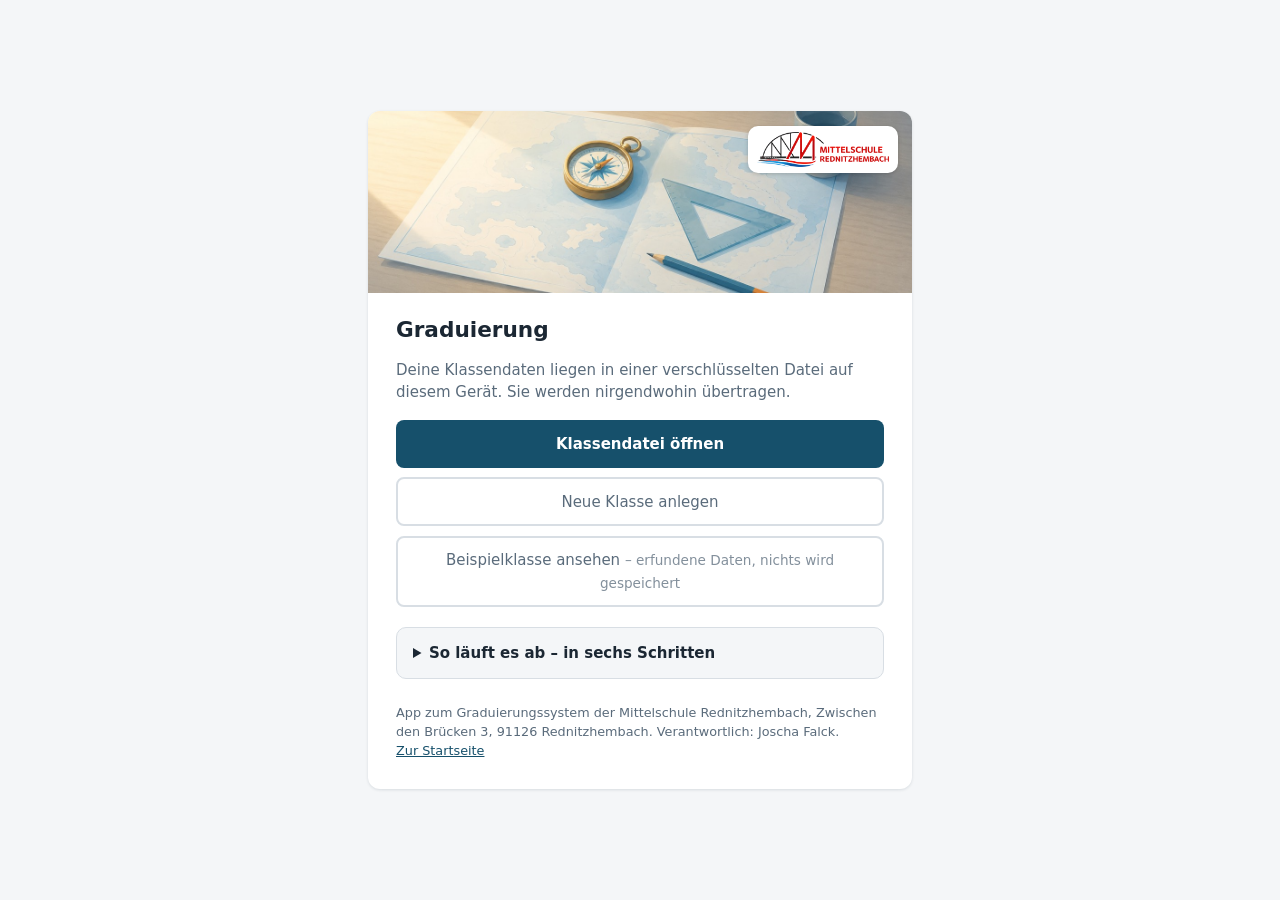
==== commit d4dcbf07: "Add files via upload" ====
--- a/lehrkraft/index.html
+++ b/lehrkraft/index.html
@@ -14,16 +14,29 @@
 <!-- Einstieg: Datei öffnen oder anlegen ------------------------------------->
 <div class="einstieg" id="einstieg">
   <div class="einstieg-karte">
-    <img class="karten-bild" src="../bilder/einstieg-lehrkraft.jpg" alt=""
-         width="1200" height="600">
-    <span class="karten-logo-feld">
-      <img src="../symbole/schullogo.png" alt="Mittelschule Rednitzhembach" width="900" height="237">
-    </span>
+    <!-- Kopfband wie in der Schüleranwendung: Bild randlos, Logo oben rechts
+         darin. Vorher stand das Logo als eigener Block darunter. -->
+    <header class="karten-kopf">
+      <img class="karten-bild" src="../bilder/einstieg-lehrkraft.jpg" alt=""
+           width="1200" height="600">
+      <span class="karten-logo-feld">
+        <img src="../symbole/schullogo.png" alt="Mittelschule Rednitzhembach" width="900" height="237">
+      </span>
+    </header>
     <h1>Graduierung</h1>
     <p class="lang">Deine Klassendaten liegen in einer verschlüsselten Datei auf diesem Gerät.
       Sie werden nirgendwohin übertragen.</p>
 
     <div id="einstieg-start">
+      <!-- Zuletzt geöffnete Datei, gemerkt über IndexedDB. Erscheint nur, wenn
+           es einen Griff gibt -- also nicht beim allerersten Start und nicht
+           in Browsern ohne File System Access API. -->
+      <div class="zuletzt" id="zuletzt" hidden>
+        <p class="zuletzt-kopf">Zuletzt geöffnet</p>
+        <button type="button" class="knopf-gross" id="zuletzt-oeffnen">
+          <span id="zuletzt-name">–</span></button>
+        <button type="button" class="knopf-winzig" id="zuletzt-vergessen">nicht mehr merken</button>
+      </div>
       <button type="button" class="knopf-gross" id="datei-oeffnen">Klassendatei öffnen</button>
       <button type="button" class="knopf-leise" id="datei-neu">Neue Klasse anlegen</button>
       <button type="button" class="knopf-leise" id="beispiel-oeffnen">
@@ -33,10 +46,13 @@
 
     <!-- Neue Klasse -->
     <form id="formular-neu" hidden>
-      <label class="feld"><span>Klasse</span>
-        <input type="text" id="neu-klasse" placeholder="8a"></label>
-      <label class="feld"><span>Schuljahr</span>
-        <input type="text" id="neu-schuljahr" placeholder="2026/27"></label>
+      <!-- „8a" und „2026/27" brauchen keine ganze Zeile -->
+      <div class="zwei-spalten">
+        <label class="feld"><span>Klasse</span>
+          <input type="text" id="neu-klasse" placeholder="8a"></label>
+        <label class="feld"><span>Schuljahr</span>
+          <input type="text" id="neu-schuljahr" placeholder="2026/27"></label>
+      </div>
       <label class="feld"><span>Erster Tag des ersten Zeitraums</span>
         <input type="date" id="neu-start"></label>
       <label class="feld"><span>Namen der Klasse <em>(kann warten)</em></span>
@@ -45,8 +61,15 @@
       <label class="feld"><span>Passwort für die Datei</span>
         <input type="password" id="neu-passwort" autocomplete="new-password">
         <span class="zaehler" id="neu-guete"></span></label>
-      <p class="hinweis">Ohne dieses Passwort kommst du nicht mehr an die Daten –
-        es gibt keine Wiederherstellung. Schreib es dir auf.</p>
+      <!-- Stand vorher als leiser `.hinweis` unter dem Feld. Was hier schiefgeht,
+           ist aber nicht klein: Die Datei ist AES-verschlüsselt, ohne Passwort
+           gibt es keinen Weg zurück -- auch nicht für mich. -->
+      <p class="warnfeld">
+        <strong>Dieses Passwort ist der einzige Schlüssel.</strong>
+        Die Klassendatei ist verschlüsselt; ohne das Passwort sind die Daten
+        eines ganzen Schuljahres weg. Es gibt keine Wiederherstellung, keine
+        Hintertür und keine Rückfrage. <strong>Schreib es dir jetzt auf</strong> –
+        an einer Stelle, die du in acht Wochen noch findest.</p>
       <p class="fehler" id="neu-fehler" role="alert" hidden></p>
       <button type="submit" class="knopf-gross">Anlegen und speichern</button>
       <button type="button" class="knopf-leise" data-zurueck>Zurück</button>
@@ -150,6 +173,15 @@
       <button type="button" class="knopf-gross schmal" id="kind-coaching-starten" hidden>
         Coaching-Gespräch führen</button>
 
+      <!-- Bewusst hier und nicht in der Übersicht: Umbenennen und Entfernen
+           passieren selten, und Entfernen löscht den ganzen Verlauf mit. Wer
+           hier steht, hat diesen Verlauf gerade vor sich. -->
+      <div class="werkzeuge werkzeuge-kind">
+        <button type="button" class="knopf-klein" id="kind-auskunft">Auskunft nach Art. 15 DSGVO</button>
+        <button type="button" class="knopf-klein" id="kind-umbenennen">Umbenennen</button>
+        <button type="button" class="knopf-klein leise" id="kind-entfernen">Aus der Klasse entfernen</button>
+      </div>
+
       <h2>Stufenverlauf</h2>
       <div id="kind-band"></div>
 
@@ -208,6 +240,14 @@
         </div>
 
         <p class="fehler" id="coaching-fehler" role="alert" hidden></p>
+        <!-- Nach dem Festhalten: der Rückweg aufs Kindergerät (KONZEPT 5) -->
+        <div class="stufencode" id="stufencode" hidden>
+          <h3 id="stufencode-titel">–</h3>
+          <p class="lang" id="stufencode-text">–</p>
+          <div id="stufencode-bild"></div>
+          <p class="hinweis" id="stufencode-adresse"></p>
+          <button type="button" class="knopf-leise" id="stufencode-zu">Schließen</button>
+        </div>
         <div class="zwei-spalten">
           <button type="submit" class="knopf-gross">Gespräch festhalten</button>
           <button type="button" class="knopf-leise" id="coaching-drucken">Bogen drucken</button>
@@ -231,6 +271,7 @@
 
     <!-- Datei -->
     <section class="ansicht" id="ansicht-datei" hidden>
+      <p class="warnfeld" id="katalog-warnung" hidden></p>
       <p class="lang" id="datei-modus">Änderungen werden automatisch gesichert, solange diese
         Klasse geöffnet ist. Lege am Ende der Bearbeitung trotzdem eine eigene Sicherung ab –
         dann liegen die Klassendaten unabhängig von Browser und Gerät bei dir.</p>
@@ -240,8 +281,65 @@
         <button type="button" class="knopf-leise" id="datei-schliessen">Klasse schließen</button>
       </div>
 
+      <h2>Wöchentliche Sicherung</h2>
+      <p class="lang" id="sicherung-lage">–</p>
+      <div class="knopfreihe" id="sicherung-knoepfe">
+        <button type="button" class="knopf-gross" id="sicherung-ordner">Sicherungsordner wählen</button>
+        <button type="button" class="knopf-leise" id="sicherung-jetzt">Jetzt sichern</button>
+        <button type="button" class="knopf-leise" id="sicherung-vergessen">Ordner vergessen</button>
+      </div>
+      <ul class="sicherung-liste" id="sicherung-liste"></ul>
+
+      <h2>Passwort ändern</h2>
+      <p class="lang" id="passwort-hinweis">Das neue Passwort gilt ab dem nächsten
+        Speichervorgang. Ältere Sicherungskopien behalten ihr altes Passwort – sie sind
+        mit dem Schlüssel verschlüsselt, der beim Anlegen galt.</p>
+      <form id="formular-passwort">
+        <div class="zwei-spalten">
+          <label class="feld"><span>Neues Passwort</span>
+            <input type="password" id="passwort-neu" autocomplete="new-password">
+            <span class="zaehler" id="passwort-guete"></span></label>
+          <label class="feld"><span>Noch einmal</span>
+            <input type="password" id="passwort-wdh" autocomplete="new-password"></label>
+        </div>
+        <p class="warnfeld">Auch das neue Passwort lässt sich nicht wiederherstellen.
+          Notiere es, bevor du es änderst.</p>
+        <p class="fehler" id="passwort-fehler" role="alert" hidden></p>
+        <p class="meldung gut" id="passwort-erfolg" role="status" hidden></p>
+        <button type="submit" class="knopf-gross">Passwort ändern</button>
+      </form>
+      <p class="hinweis" id="passwort-gesperrt" hidden>In der Beispielklasse gibt es
+        keine Datei und damit auch kein Passwort.</p>
+
+      <h2>Schuljahr abschließen</h2>
+      <p class="lang">Löschen ist hier eine Funktion, kein Versäumnis. Am Ende des Schuljahres
+        gehen die Rohdaten weg – die Lernstufen und ihr Verlauf bleiben. Ein Kind soll sich
+        entwickeln können, ohne dass ein digitales Register jahrelang mitläuft.</p>
+      <div id="abschluss-bilanz"></div>
+      <div id="abschluss-form">
+        <label class="feld haken-feld">
+          <input type="checkbox" id="abschluss-texte">
+          <span>Auch die Freitexte der Coaching-Gespräche löschen – Begründungen,
+            Vereinbarungen und Rückstufungsgründe.
+            <em>Ob das darf, hängt an der Aufbewahrungsfrist für Rückstufungsdokumente.
+            Die Frage steht im Konzept noch offen.</em></span></label>
+        <p class="warnfeld">Das lässt sich nicht rückgängig machen. Lege vorher eine
+          Sicherungskopie ab, wenn du die Daten noch brauchen könntest – die Kopie behält
+          alles, was hier verschwindet.</p>
+        <button type="button" class="knopf-gross" id="abschluss-starten">Rohdaten löschen</button>
+      </div>
+      <p class="hinweis" id="abschluss-gesperrt" hidden>In der Beispielklasse gibt es nichts
+        zu löschen – die Daten stehen nur im Arbeitsspeicher.</p>
+
       <h2>Diese Klasse</h2>
       <dl class="angaben" id="datei-angaben"></dl>
+    </section>
+
+    <!-- Auskunft nach Art. 15 DSGVO -->
+    <section class="ansicht" id="ansicht-auskunft" hidden>
+      <button type="button" class="knopf-klein" id="auskunft-zurueck">← Zurück zum Verlauf</button>
+      <div id="auskunft-blatt"></div>
+      <button type="button" class="knopf-gross schmal" id="auskunft-drucken">Auskunft drucken</button>
     </section>
 
     <!-- Anleitung -->
--- a/lehrkraft/stil.css
+++ b/lehrkraft/stil.css
@@ -69,12 +69,17 @@
 
 .einstieg {
   position: fixed; inset: 0; z-index: 10;
-  display: grid; place-items: center; padding: 1.5rem;
+  display: grid;
+  justify-items: center;
+  /* `safe`: Wird die Karte höher als das Fenster, wäre der obere Überstand bei
+     zentriertem Ausrichten nicht wegscrollbar. Siehe schueler/stil.css. */
+  align-items: safe center;
+  padding: 1.5rem;
   background: var(--grund); overflow-y: auto;
 }
 
 .einstieg-karte {
-  width: min(28rem, 100%);
+  width: min(34rem, 100%);
   background: var(--flaeche);
   border-radius: var(--radius);
   box-shadow: var(--schatten);
@@ -82,23 +87,45 @@
   overflow: hidden; /* damit das Kopfbild die Rundung mitnimmt */
 }
 
-/* Schmales Kopfband der Einstiegskarte. Die negativen Ränder heben das Padding
-   der Karte auf, damit das Bild randlos sitzt -- 3.5rem sind zweimal 1.75rem. */
+/* Kopfband der Einstiegskarte -- gleicher Aufbau wie in der Schüleranwendung.
+   Die negativen Ränder heben das Padding der Karte auf, damit das Bild randlos
+   sitzt (3.5rem sind zweimal 1.75rem). */
+.karten-kopf {
+  position: relative;
+  width: calc(100% + 3.5rem);
+  margin: -1.75rem -1.75rem 1.5rem;
+}
+
+/* `aspect-ratio` und `max-height` vertragen sich nicht: Die beiden ziehen auch
+   die Breite mit, und rechts bliebe ein weisser Streifen. Deshalb allein das
+   Verhältnis -- auf einer 34rem-Karte ergibt 3:1 ein ruhiges Band. */
 .karten-bild {
   display: block;
-  width: calc(100% + 3.5rem);
+  width: 100%;
   height: auto;
-  aspect-ratio: 2 / 1;
-  max-height: 8.5rem;
+  aspect-ratio: 3 / 1;
   object-fit: cover;
-  margin: -1.75rem -1.75rem 1.25rem;
-}
-
+  object-position: center;
+}
+
+/* Logo oben rechts im Bild -- dieselbe Stelle wie in der Schüleranwendung. */
 .karten-logo-feld {
-  display: inline-block; padding: 0.5rem 0.7rem; margin-bottom: 1.25rem;
+  display: inline-block; padding: 0.5rem 0.7rem;
   background: #fff; border-radius: 10px;
 }
 .karten-logo-feld img { display: block; width: 190px; max-width: 100%; height: auto; }
+
+.karten-kopf .karten-logo-feld {
+  position: absolute; top: 0.9rem; right: 0.9rem;
+  margin: 0; padding: 0.4rem 0.55rem;
+  box-shadow: 0 1px 4px rgb(0 0 0 / 18%);
+}
+.karten-kopf .karten-logo-feld img { width: 132px; }
+
+@media (max-width: 30rem) {
+  .karten-kopf .karten-logo-feld { top: 0.5rem; right: 0.5rem; padding: 0.3rem 0.4rem; }
+  .karten-kopf .karten-logo-feld img { width: 96px; }
+}
 
 .dateiname {
   padding: 0.6rem 0.8rem; margin: 0 0 1rem;
@@ -188,7 +215,20 @@
 }
 
 .inhalt { max-width: 60rem; margin: 0 auto; padding: 1.25rem 1.5rem 0.5rem; }
+/* Fuer das eine, was in dieser App wirklich unumkehrbar ist: ein vergessenes
+   Passwort. Bewusst auffaelliger als `.hinweis` -- als leiser Grautext stand
+   die Warnung schon da und wurde ueberlesen. */
+.warnfeld {
+  margin: 0.75rem 0; padding: 0.7rem 0.9rem;
+  font-size: 0.92rem; line-height: 1.5;
+  background: var(--flaeche); border-left: 4px solid var(--warnung);
+  border-radius: 8px; box-shadow: var(--schatten);
+}
+
 .werkzeuge { display: flex; gap: 0.5rem; margin-bottom: 1rem; }
+/* Umbenennen/Entfernen stehen unter dem Coaching-Knopf und sollen ihm nicht
+   die Aufmerksamkeit nehmen -- deshalb Abstand nach oben und schmal. */
+.werkzeuge-kind { margin-top: 1rem; flex-wrap: wrap; }
 
 /* ---------- Klassenliste ---------- */
 
@@ -506,9 +546,62 @@
 
 /* ---------- Druck: nur der Bogen ---------- */
 
+/* ---------- Auskunft nach Art. 15 DSGVO ----------
+   Ein Blatt zum Aushaendigen: alles, was ueber ein Kind gespeichert ist.
+   Auf Papier gedacht, deshalb schmale Bahn und ruhige Typografie. */
+
+.auskunft { max-width: 52rem; margin-top: 1rem; }
+.auskunft h1 { margin: 0 0 0.2rem; font-size: 1.5rem; }
+.auskunft h2 {
+  margin: 2rem 0 0.6rem; font-size: 1.05rem;
+  padding-bottom: 0.3rem; border-bottom: 1px solid var(--linie);
+}
+.auskunft-unter { margin: 0 0 1.25rem; color: var(--text-leise); font-size: 0.92rem; }
+
+.auskunft-kopf { display: grid; gap: 0.35rem; margin: 0; }
+@media (min-width: 44rem) { .auskunft-kopf { grid-template-columns: 1fr 1fr; } }
+.auskunft-kopf > div {
+  display: flex; justify-content: space-between; gap: 1rem;
+  padding: 0.5rem 0.8rem; background: var(--flaeche);
+  border-radius: 8px; box-shadow: var(--schatten);
+}
+.auskunft-kopf dt { color: var(--text-leise); }
+.auskunft-kopf dd { margin: 0; font-weight: 600; text-align: right; }
+
+.auskunft-tabelle { width: 100%; border-collapse: collapse; font-size: 0.92rem; }
+.auskunft-tabelle th, .auskunft-tabelle td {
+  padding: 0.4rem 0.6rem; text-align: left; border-bottom: 1px solid var(--linie);
+}
+.auskunft-tabelle thead th { color: var(--text-leise); font-size: 0.85rem; }
+
+.auskunft-block {
+  padding: 0.7rem 0.9rem; margin-bottom: 0.5rem;
+  background: var(--flaeche); border-radius: 8px; box-shadow: var(--schatten);
+  break-inside: avoid;
+}
+.auskunft-block p { margin: 0 0 0.4rem; font-size: 0.92rem; }
+.auskunft-block p:last-child { margin-bottom: 0; }
+.auskunft-block-kopf { font-weight: 600; }
+.auskunft-werte { margin: 0 0 0.4rem; padding-left: 1.1rem; font-size: 0.9rem; line-height: 1.5; }
+.auskunft-beleg { color: var(--text-leise); }
+.auskunft-klein { font-size: 0.85rem; color: var(--text-leise); }
+.auskunft-leer { color: var(--text-leise); font-style: italic; }
+.auskunft-erlaeuterung { padding-left: 1.1rem; font-size: 0.9rem; line-height: 1.6; }
+.auskunft-fussnote {
+  margin-top: 1rem; font-size: 0.88rem; color: var(--text-leise);
+  padding: 0.6rem 0.8rem; background: var(--grund); border-radius: 8px;
+}
+
 @media print {
   .beispielleiste, .leiste, .navigation, .kopf-logo-feld, .leer-bild,
-  #coaching-zurueck, #coaching-drucken, .hinweis { display: none !important; }
+  #coaching-zurueck, #coaching-drucken,
+  #auskunft-zurueck, #auskunft-drucken, .hinweis { display: none !important; }
+
+  /* Die Auskunft steht auf eigenem Papier: Der Kopf mit Klasse und Schuljahr
+     gehoert nicht darueber, die Angaben stehen im Blatt selbst. */
+  .auskunft { max-width: none; margin-top: 0; }
+  .auskunft-kopf > div, .auskunft-block { box-shadow: none; border: 1px solid #ccc; }
+  .auskunft-fussnote { border: 1px solid #ccc; }
   body { background: #fff; font-size: 11pt; }
   .kopf { background: none; color: #000; padding: 0; border-bottom: 2px solid #000; }
   .inhalt { max-width: none; padding: 0; }
@@ -552,6 +645,18 @@
   padding: 0.5rem 0.8rem; background: var(--flaeche);
   border-radius: 8px; box-shadow: var(--schatten);
 }
+.sicherung-liste {
+  list-style: none; margin: 0.6rem 0 0; padding: 0;
+  display: grid; gap: 0.2rem;
+  font-size: 0.85rem; color: var(--text-leise);
+  font-family: ui-monospace, SFMono-Regular, Menlo, monospace;
+}
+
+.zuletzt { margin-bottom: 1.25rem; padding-bottom: 1.25rem; border-bottom: 1px solid var(--linie); }
+.zuletzt-kopf { margin: 0 0 0.4rem; font-size: 0.85rem; color: var(--text-leise); }
+.zuletzt .knopf-gross { margin-top: 0; }
+.zuletzt .knopf-winzig { margin-top: 0.5rem; }
+
 .angaben dt { color: var(--text-leise); }
 .angaben dd { margin: 0; font-weight: 600; text-align: right; }
 
@@ -637,3 +742,21 @@
 .schritte em { font-style: normal; font-weight: 600; color: var(--text); }
 code { padding: 0.1rem 0.35rem; font-family: ui-monospace, SFMono-Regular, Menlo, monospace;
        font-size: 0.88em; background: var(--grund); border-radius: 5px; }
+
+/* ---------- Rückweg aufs Kindergerät (QR) ---------- */
+
+.stufencode {
+  margin-top: 1.25rem; padding: 1.1rem 1.2rem;
+  text-align: center;
+  background: var(--flaeche); border: 1px solid var(--linie);
+  border-radius: var(--radius); box-shadow: var(--schatten);
+}
+.stufencode h3 { margin: 0 0 0.3rem; font-size: 1.1rem; }
+.stufencode .lang { margin: 0 auto 1rem; max-width: 32rem; }
+.stufencode svg { width: min(18rem, 70vw); height: auto; }
+/* Die Adresse steht als Rückfall darunter -- klemmt die Kamera, tippt man sie
+   ab. Umbruch erzwingen, sonst schiebt sie die Karte auseinander. */
+#stufencode-adresse { overflow-wrap: anywhere; margin: 0.6rem auto 0; max-width: 32rem; }
+.stufencode .knopf-leise { max-width: 14rem; margin-inline: auto; }
+
+@media print { .stufencode { display: none; } }
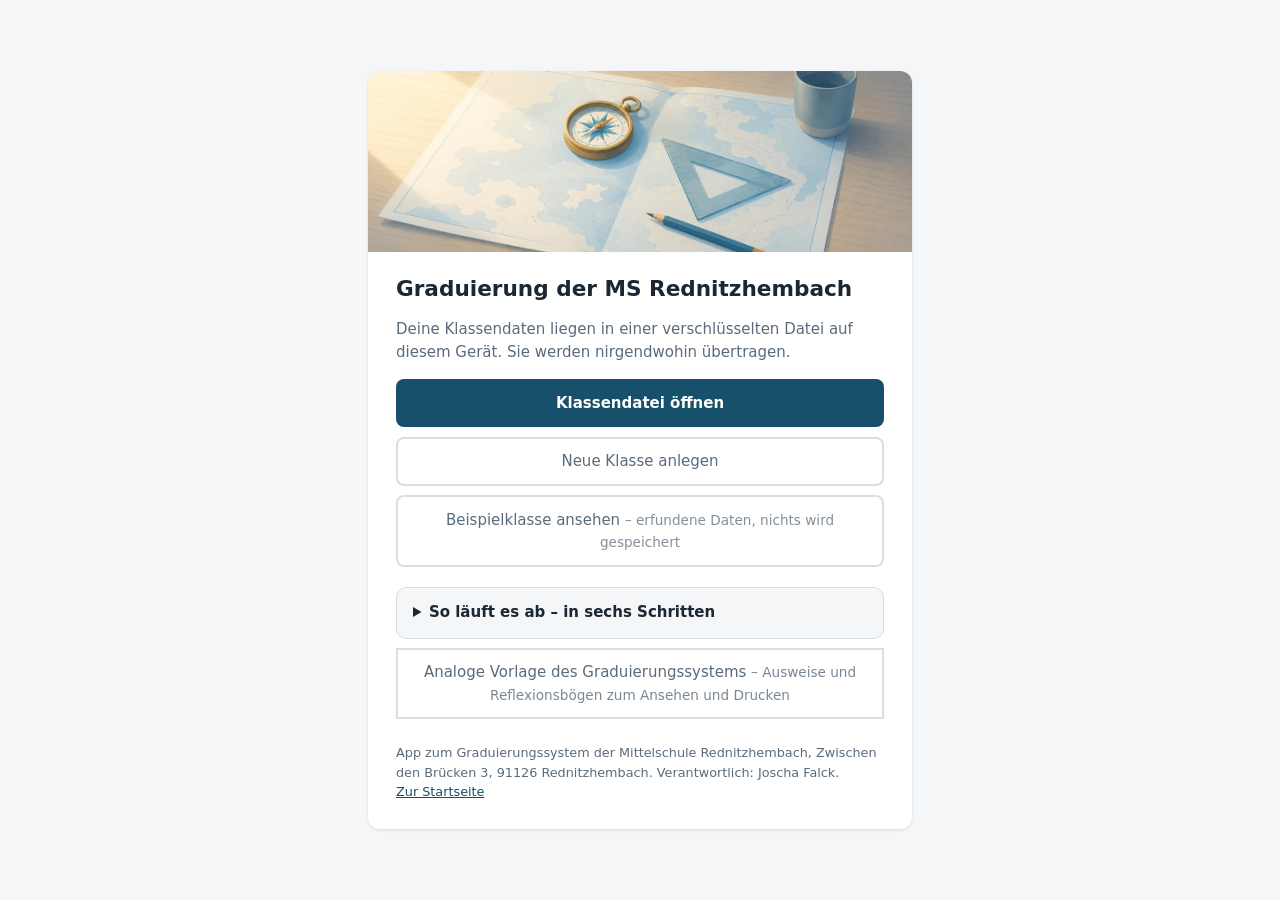
==== commit 43687dbc: "Add files via upload" ====
--- a/lehrkraft/index.html
+++ b/lehrkraft/index.html
@@ -14,16 +14,13 @@
 <!-- Einstieg: Datei öffnen oder anlegen ------------------------------------->
 <div class="einstieg" id="einstieg">
   <div class="einstieg-karte">
-    <!-- Kopfband wie in der Schüleranwendung: Bild randlos, Logo oben rechts
-         darin. Vorher stand das Logo als eigener Block darunter. -->
+    <!-- Kopfband ohne Logo: Die Schule steht in der Überschrift, und das Bild
+         bleibt dadurch ruhig. -->
     <header class="karten-kopf">
       <img class="karten-bild" src="../bilder/einstieg-lehrkraft.jpg" alt=""
            width="1200" height="600">
-      <span class="karten-logo-feld">
-        <img src="../symbole/schullogo.png" alt="Mittelschule Rednitzhembach" width="900" height="237">
-      </span>
     </header>
-    <h1>Graduierung</h1>
+    <h1>Graduierung der MS Rednitzhembach</h1>
     <p class="lang">Deine Klassendaten liegen in einer verschlüsselten Datei auf diesem Gerät.
       Sie werden nirgendwohin übertragen.</p>
 
@@ -99,6 +96,14 @@
       <p>Ausführlich steht das unter „Anleitung“, sobald eine Klasse geöffnet ist.</p>
     </details>
 
+    <!-- Eigene Seite statt des Bereichs in der Anwendung: Das Material soll
+         auch ohne geöffnete Klasse erreichbar sein -- für eine Fortbildung
+         oder wenn nur etwas ausgedruckt werden soll. -->
+    <a class="knopf-leise knopf-verweis" href="../material/">
+      Analoge Vorlage des Graduierungssystems
+      <em>– Ausweise und Reflexionsbögen zum Ansehen und Drucken</em>
+    </a>
+
     <p class="fusszeile-klein">App zum Graduierungssystem der Mittelschule Rednitzhembach,
       Zwischen den Brücken 3, 91126 Rednitzhembach. Verantwortlich: Joscha Falck.<br>
       <a href="../">Zur Startseite</a></p>
@@ -343,6 +348,19 @@
     </section>
 
     <!-- Anleitung -->
+    <!-- Materialspeicher: das analoge Material zum System.
+         Die PDFs liegen unverändert dabei, damit man sie drucken, in einer
+         Fortbildung zeigen oder eine Runde ganz auf Papier führen kann. -->
+    <section class="ansicht" id="ansicht-material" hidden>
+      <p class="lang">Das gedruckte Material zum Graduierungssystem. Alles hier ist
+        unabhängig von der Anwendung nutzbar – zum Ausdrucken, zum Nachlesen oder für
+        eine Runde ganz auf Papier.</p>
+
+      <div id="material-liste"></div>
+
+      <p class="warnfeld" id="material-abgleich"></p>
+    </section>
+
     <section class="ansicht" id="ansicht-anleitung" hidden>
       <p class="lang">Der Ablauf eines Zyklus – und was dabei wo gespeichert wird.</p>
 
@@ -433,6 +451,7 @@
     <button type="button" data-ansicht="fremd">Fremdeinschätzung</button>
     <button type="button" data-ansicht="coaching">Coaching</button>
     <button type="button" data-ansicht="datei">Datei</button>
+    <button type="button" data-ansicht="material">Material</button>
     <button type="button" data-ansicht="anleitung">Anleitung</button>
   </nav>
 </div>
--- a/lehrkraft/stil.css
+++ b/lehrkraft/stil.css
@@ -109,23 +109,13 @@
 }
 
 /* Logo oben rechts im Bild -- dieselbe Stelle wie in der Schüleranwendung. */
-.karten-logo-feld {
-  display: inline-block; padding: 0.5rem 0.7rem;
-  background: #fff; border-radius: 10px;
-}
-.karten-logo-feld img { display: block; width: 190px; max-width: 100%; height: auto; }
-
-.karten-kopf .karten-logo-feld {
-  position: absolute; top: 0.9rem; right: 0.9rem;
-  margin: 0; padding: 0.4rem 0.55rem;
-  box-shadow: 0 1px 4px rgb(0 0 0 / 18%);
-}
-.karten-kopf .karten-logo-feld img { width: 132px; }
-
-@media (max-width: 30rem) {
-  .karten-kopf .karten-logo-feld { top: 0.5rem; right: 0.5rem; padding: 0.3rem 0.4rem; }
-  .karten-kopf .karten-logo-feld img { width: 96px; }
-}
+/* Ein Verweis, der wie ein Knopf aussieht -- `.knopf-leise` setzt Farbe und
+   Rahmen, hier kommt nur dazu, was ein <a> nicht von sich aus mitbringt. */
+.knopf-verweis {
+  text-align: center; text-decoration: none;
+  display: flex; flex-direction: column; justify-content: center; gap: 0.15rem;
+}
+.knopf-verweis em { font-style: normal; font-size: 0.85rem; opacity: 0.8; }
 
 .dateiname {
   padding: 0.6rem 0.8rem; margin: 0 0 1rem;
@@ -743,6 +733,36 @@
 code { padding: 0.1rem 0.35rem; font-family: ui-monospace, SFMono-Regular, Menlo, monospace;
        font-size: 0.88em; background: var(--grund); border-radius: 5px; }
 
+/* ---------- Materialspeicher ---------- */
+
+.materialliste { list-style: none; margin: 0; padding: 0; display: grid; gap: 0.4rem; }
+@media (min-width: 44rem) { .materialliste { grid-template-columns: 1fr 1fr; } }
+
+.material-link {
+  display: flex; flex-direction: column; gap: 0.15rem;
+  padding: 0.7rem 0.9rem 0.7rem 2.6rem;
+  position: relative;
+  text-decoration: none; color: inherit;
+  background: var(--flaeche); border: 1px solid var(--linie);
+  border-radius: 10px; box-shadow: var(--schatten);
+}
+.material-link:hover { border-color: var(--stufe); }
+.material-link:focus-visible { outline: 3px solid var(--stufe); outline-offset: 2px; }
+
+/* Blattsymbol als reine Zier -- „PDF" steht als Wort in der Zeile darunter. */
+.material-link::before {
+  content: "";
+  position: absolute; left: 0.9rem; top: 50%; transform: translateY(-50%);
+  width: 1rem; height: 1.25rem;
+  border: 1.5px solid var(--text-leise); border-radius: 2px;
+  background:
+    linear-gradient(var(--text-leise), var(--text-leise)) center 40% / 60% 1.5px no-repeat,
+    linear-gradient(var(--text-leise), var(--text-leise)) center 62% / 60% 1.5px no-repeat;
+}
+
+.material-titel { font-weight: 600; }
+.material-zusatz { font-size: 0.85rem; color: var(--text-leise); }
+
 /* ---------- Rückweg aufs Kindergerät (QR) ---------- */
 
 .stufencode {
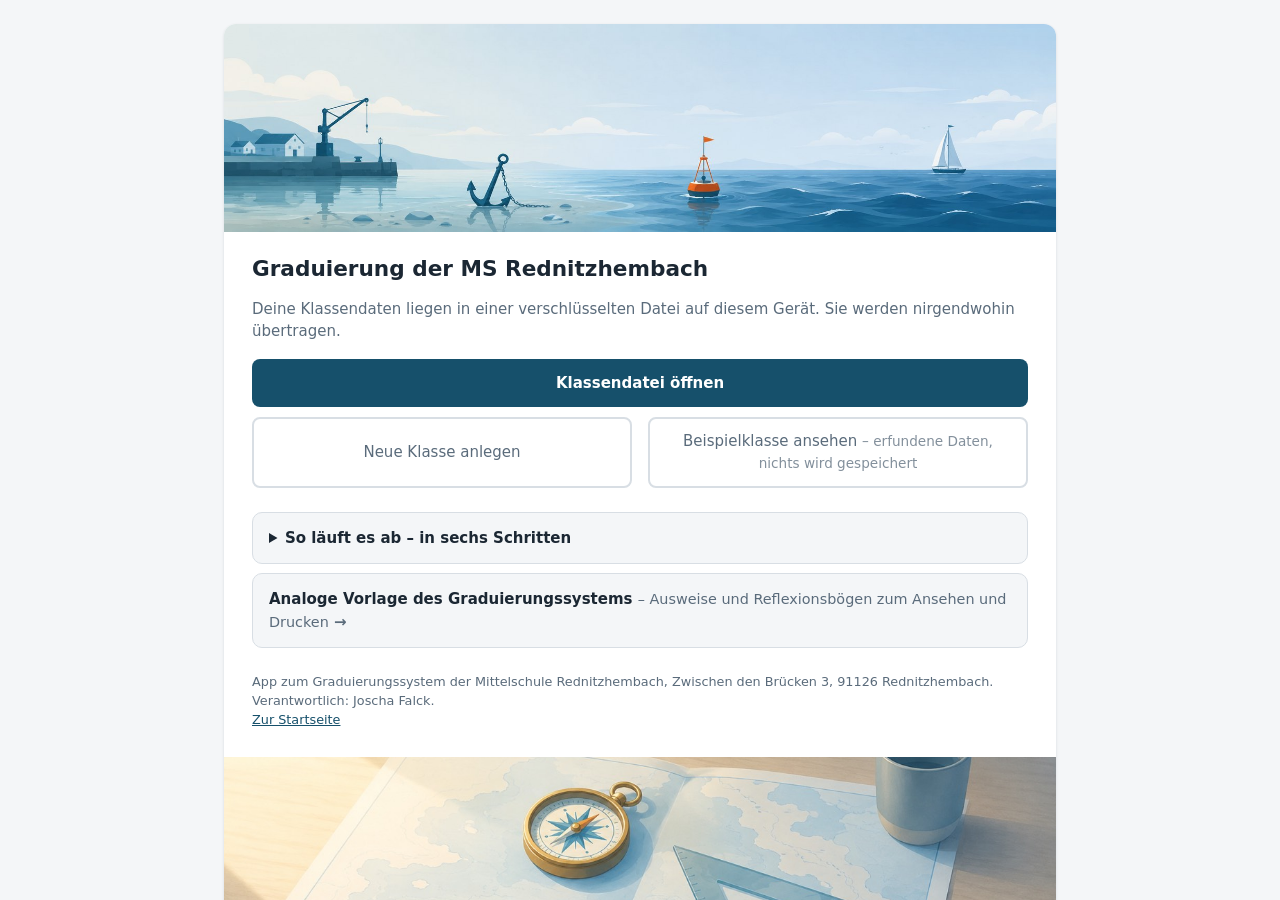
==== commit 4b2afacb: "Add files via upload" ====
--- a/lehrkraft/index.html
+++ b/lehrkraft/index.html
@@ -14,11 +14,13 @@
 <!-- Einstieg: Datei öffnen oder anlegen ------------------------------------->
 <div class="einstieg" id="einstieg">
   <div class="einstieg-karte">
-    <!-- Kopfband ohne Logo: Die Schule steht in der Überschrift, und das Bild
-         bleibt dadurch ruhig. -->
+    <!-- Dasselbe Kopfband wie auf der Startseite und in der Schüleranwendung.
+         Ohne Logo: Die Schule steht in der Überschrift, das Bild bleibt ruhig. -->
     <header class="karten-kopf">
-      <img class="karten-bild" src="../bilder/einstieg-lehrkraft.jpg" alt=""
-           width="1200" height="600">
+      <img class="karten-bild" src="../bilder/header.jpg"
+           srcset="../bilder/header.jpg 1600w, ../bilder/header-gross.jpg 2400w"
+           sizes="(min-width: 56rem) 52rem, 100vw"
+           alt="" width="1600" height="400">
     </header>
     <h1>Graduierung der MS Rednitzhembach</h1>
     <p class="lang">Deine Klassendaten liegen in einer verschlüsselten Datei auf diesem Gerät.
@@ -35,10 +37,14 @@
         <button type="button" class="knopf-winzig" id="zuletzt-vergessen">nicht mehr merken</button>
       </div>
       <button type="button" class="knopf-gross" id="datei-oeffnen">Klassendatei öffnen</button>
-      <button type="button" class="knopf-leise" id="datei-neu">Neue Klasse anlegen</button>
-      <button type="button" class="knopf-leise" id="beispiel-oeffnen">
-        Beispielklasse ansehen <em>– erfundene Daten, nichts wird gespeichert</em>
-      </button>
+      <!-- Die beiden Nebenwege nebeneinander: Auf der breiten Karte wäre jeder
+           für sich über die volle Breite ein sehr großer Knopf für sehr wenig. -->
+      <div class="zwei-spalten einstieg-reihe">
+        <button type="button" class="knopf-leise" id="datei-neu">Neue Klasse anlegen</button>
+        <button type="button" class="knopf-leise" id="beispiel-oeffnen">
+          Beispielklasse ansehen <em>– erfundene Daten, nichts wird gespeichert</em>
+        </button>
+      </div>
     </div>
 
     <!-- Neue Klasse -->
@@ -82,6 +88,10 @@
       <button type="button" class="knopf-leise" data-zurueck>Zurück</button>
     </form>
 
+    <!-- Anleitung und Material bilden ein Paar: beide führen weg vom Öffnen
+         einer Klasse, beide sind Nachschlagewerk. Deshalb dieselbe leise
+         Fläche und dieselbe Ausrichtung -- abgesetzt von den drei Knöpfen. -->
+    <div class="einstieg-mehr">
     <details class="anleitung-kurz">
       <summary>So läuft es ab – in sechs Schritten</summary>
       <ol>
@@ -99,14 +109,19 @@
     <!-- Eigene Seite statt des Bereichs in der Anwendung: Das Material soll
          auch ohne geöffnete Klasse erreichbar sein -- für eine Fortbildung
          oder wenn nur etwas ausgedruckt werden soll. -->
-    <a class="knopf-leise knopf-verweis" href="../material/">
+    <a class="knopf-verweis" href="../material/">
       Analoge Vorlage des Graduierungssystems
       <em>– Ausweise und Reflexionsbögen zum Ansehen und Drucken</em>
     </a>
+    </div>
 
     <p class="fusszeile-klein">App zum Graduierungssystem der Mittelschule Rednitzhembach,
       Zwischen den Brücken 3, 91126 Rednitzhembach. Verantwortlich: Joscha Falck.<br>
       <a href="../">Zur Startseite</a></p>
+
+    <!-- Abschlussband: dasselbe Motiv, das vorher oben stand. -->
+    <img class="karten-fuss" src="../bilder/einstieg-lehrkraft.jpg" alt=""
+         width="1200" height="600">
   </div>
 </div>
 
--- a/lehrkraft/stil.css
+++ b/lehrkraft/stil.css
@@ -78,8 +78,10 @@
   background: var(--grund); overflow-y: auto;
 }
 
+/* Dieselbe Breite wie die Startkarte der Schüleranwendung -- beide sind das,
+   was man als Erstes sieht. */
 .einstieg-karte {
-  width: min(34rem, 100%);
+  width: min(52rem, 100%);
   background: var(--flaeche);
   border-radius: var(--radius);
   box-shadow: var(--schatten);
@@ -98,24 +100,61 @@
 
 /* `aspect-ratio` und `max-height` vertragen sich nicht: Die beiden ziehen auch
    die Breite mit, und rechts bliebe ein weisser Streifen. Deshalb allein das
-   Verhältnis -- auf einer 34rem-Karte ergibt 3:1 ein ruhiges Band. */
+   Verhältnis -- 4:1 ist das Verhältnis, in dem `header.jpg` vorliegt, es wird
+   also gar nicht beschnitten. */
 .karten-bild {
   display: block;
   width: 100%;
   height: auto;
-  aspect-ratio: 3 / 1;
+  aspect-ratio: 4 / 1;
   object-fit: cover;
-  object-position: center;
+  object-position: center bottom;
+}
+
+/* Abschlussband unten. Die negativen Ränder wie beim Kopf, nur andersherum;
+   die Rundung unten kommt vom `overflow: hidden` der Karte.
+   `center 40%` statt `center`: Bei 4:1 fällt oben und unten je ein Viertel
+   weg, und mittig geschnitten wäre der Kompass angeschnitten. So bleibt er
+   ganz, dafür fehlt unten ein Stück Bleistift. */
+.karten-fuss {
+  display: block;
+  width: calc(100% + 3.5rem);
+  height: auto;
+  margin: 1.75rem -1.75rem -1.75rem;
+  aspect-ratio: 4 / 1;
+  object-fit: cover;
+  object-position: center 40%;
 }
 
 /* Logo oben rechts im Bild -- dieselbe Stelle wie in der Schüleranwendung. */
-/* Ein Verweis, der wie ein Knopf aussieht -- `.knopf-leise` setzt Farbe und
-   Rahmen, hier kommt nur dazu, was ein <a> nicht von sich aus mitbringt. */
+/* Anleitung und Material: zwei Wege, die von der Klasse wegführen und zum
+   Nachschlagen da sind. Sie teilen sich deshalb dasselbe Aussehen -- leise
+   Fläche, dünner Rahmen, linksbündig und fett wie das `summary` -- und heben
+   sich damit von den drei Knöpfen darüber ab, ohne laut zu werden. */
+.einstieg-mehr { display: grid; gap: 0.6rem; margin-top: 1.5rem; }
+
+.anleitung-kurz,
 .knopf-verweis {
-  text-align: center; text-decoration: none;
-  display: flex; flex-direction: column; justify-content: center; gap: 0.15rem;
-}
-.knopf-verweis em { font-style: normal; font-size: 0.85rem; opacity: 0.8; }
+  margin: 0;
+  padding: 0.85rem 1rem;
+  font-weight: 600;
+  background: var(--grund);
+  border: 1px solid var(--linie);
+  border-radius: 10px; /* stand vorher nur auf `button`, das <a> blieb eckig */
+}
+
+.knopf-verweis { display: block; color: var(--text); text-decoration: none; }
+.knopf-verweis::after { content: " →"; color: var(--text-leise); }
+.knopf-verweis em {
+  font-style: normal; font-weight: 400; font-size: 0.9rem; color: var(--text-leise);
+}
+.knopf-verweis:hover,
+.anleitung-kurz:hover { border-color: var(--stufe); }
+.knopf-verweis:focus-visible { outline: 3px solid var(--stufe); outline-offset: 2px; }
+
+/* Die beiden Nebenwege auf der breiten Karte nebeneinander. */
+.einstieg-reihe { margin-top: 0.6rem; gap: 0.6rem; }
+.einstieg-reihe .knopf-leise { height: 100%; }
 
 .dateiname {
   padding: 0.6rem 0.8rem; margin: 0 0 1rem;
@@ -699,10 +738,9 @@
 
 /* ---------- Anleitung ---------- */
 
-.anleitung-kurz {
-  margin-top: 1.25rem; padding: 0.85rem 1rem;
-  background: var(--grund); border: 1px solid var(--linie); border-radius: 10px;
-}
+/* Fläche, Rahmen, Rundung und Innenabstand stehen weiter oben bei
+   `.einstieg-mehr` -- gemeinsam mit dem Materialverweis, damit die beiden
+   nicht auseinanderlaufen. */
 .anleitung-kurz summary { font-weight: 600; cursor: pointer; }
 .anleitung-kurz ol { margin: 0.8rem 0 0; padding-left: 1.2rem; color: var(--text-leise);
                      font-size: 0.92rem; line-height: 1.55; }
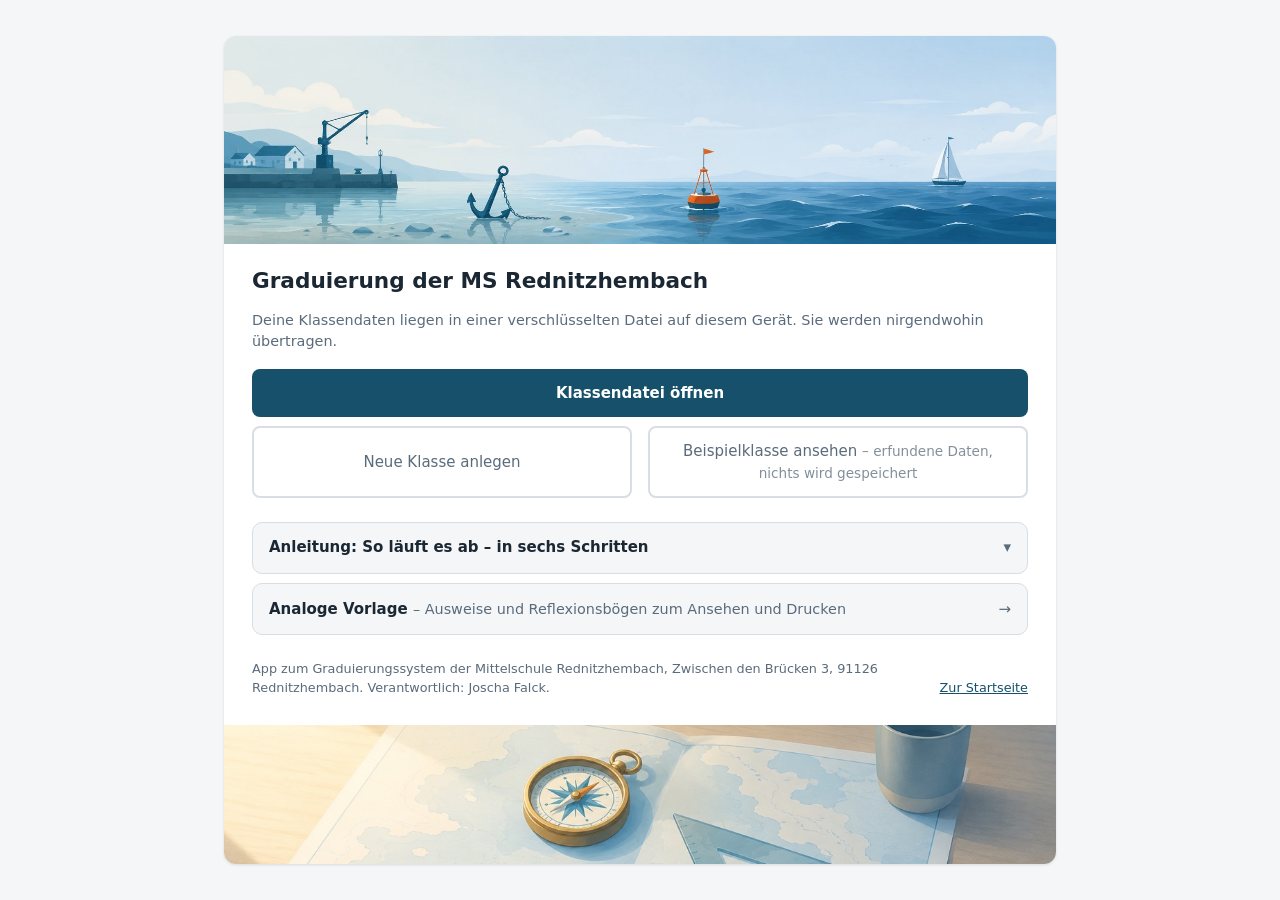
==== commit a5b9c8f8: "Add files via upload" ====
--- a/lehrkraft/index.html
+++ b/lehrkraft/index.html
@@ -93,7 +93,7 @@
          Fläche und dieselbe Ausrichtung -- abgesetzt von den drei Knöpfen. -->
     <div class="einstieg-mehr">
     <details class="anleitung-kurz">
-      <summary>So läuft es ab – in sechs Schritten</summary>
+      <summary>Anleitung: So läuft es ab – in sechs Schritten</summary>
       <ol>
         <li><strong>Klasse anlegen</strong> – Klasse, Schuljahr, Startdatum und ein Passwort.
           Namen kannst du gleich einfügen oder später aus den ersten Abgaben aufbauen.</li>
@@ -110,13 +110,14 @@
          auch ohne geöffnete Klasse erreichbar sein -- für eine Fortbildung
          oder wenn nur etwas ausgedruckt werden soll. -->
     <a class="knopf-verweis" href="../material/">
-      Analoge Vorlage des Graduierungssystems
+      Analoge Vorlage
       <em>– Ausweise und Reflexionsbögen zum Ansehen und Drucken</em>
     </a>
     </div>
 
-    <p class="fusszeile-klein">App zum Graduierungssystem der Mittelschule Rednitzhembach,
-      Zwischen den Brücken 3, 91126 Rednitzhembach. Verantwortlich: Joscha Falck.<br>
+    <p class="fusszeile-klein">
+      <span>App zum Graduierungssystem der Mittelschule Rednitzhembach,
+        Zwischen den Brücken 3, 91126 Rednitzhembach. Verantwortlich: Joscha Falck.</span>
       <a href="../">Zur Startseite</a></p>
 
     <!-- Abschlussband: dasselbe Motiv, das vorher oben stand. -->
--- a/lehrkraft/stil.css
+++ b/lehrkraft/stil.css
@@ -113,17 +113,18 @@
 
 /* Abschlussband unten. Die negativen Ränder wie beim Kopf, nur andersherum;
    die Rundung unten kommt vom `overflow: hidden` der Karte.
-   `center 40%` statt `center`: Bei 4:1 fällt oben und unten je ein Viertel
-   weg, und mittig geschnitten wäre der Kompass angeschnitten. So bleibt er
-   ganz, dafür fehlt unten ein Stück Bleistift. */
+   6:1 mit `center 30%` ist gerechnet: Auf der 832 px breiten Karte bleiben
+   davon die Bildzeilen 120 bis 320 von 600 übrig -- Kompass, Tasse und Karte
+   sind ganz drin, Lineal und Bleistift fallen unten heraus. Ein Band, das
+   abschließt, statt ein zweiter Kopf zu sein. */
 .karten-fuss {
   display: block;
   width: calc(100% + 3.5rem);
   height: auto;
   margin: 1.75rem -1.75rem -1.75rem;
-  aspect-ratio: 4 / 1;
+  aspect-ratio: 6 / 1;
   object-fit: cover;
-  object-position: center 40%;
+  object-position: center 30%;
 }
 
 /* Logo oben rechts im Bild -- dieselbe Stelle wie in der Schüleranwendung. */
@@ -131,6 +132,11 @@
    Nachschlagen da sind. Sie teilen sich deshalb dasselbe Aussehen -- leise
    Fläche, dünner Rahmen, linksbündig und fett wie das `summary` -- und heben
    sich damit von den drei Knöpfen darüber ab, ohne laut zu werden. */
+/* Der Satz unter der Überschrift passt so auf eine Zeile. Gemessen: Bei
+   0,92 rem kippt er auf 832 px Kartenbreite um -- 0,9 rem lässt Luft für
+   Systeme, die etwas breiter setzen. */
+.einstieg-karte > .lang { font-size: 0.9rem; }
+
 .einstieg-mehr { display: grid; gap: 0.6rem; margin-top: 1.5rem; }
 
 .anleitung-kurz,
@@ -143,8 +149,20 @@
   border-radius: 10px; /* stand vorher nur auf `button`, das <a> blieb eckig */
 }
 
+/* Das schwarze Dreieck des <details> weg -- es war das einzige schwarze
+   Zeichen auf der Karte. Stattdessen rechts ein leiser Winkel, passend zum
+   Pfeil des Verweises darunter: Beide sagen „hier geht es weiter", ohne sich
+   vorzudrängen. `list-style` und der WebKit-Marker müssen beide dran, sonst
+   bleibt das Dreieck in Safari stehen. */
+.anleitung-kurz summary { list-style: none; }
+.anleitung-kurz summary::-webkit-details-marker { display: none; }
+.anleitung-kurz summary::after {
+  content: "▾"; float: right; color: var(--text-leise); font-weight: 400;
+}
+.anleitung-kurz[open] summary::after { content: "▴"; }
+
 .knopf-verweis { display: block; color: var(--text); text-decoration: none; }
-.knopf-verweis::after { content: " →"; color: var(--text-leise); }
+.knopf-verweis::after { content: "→"; float: right; color: var(--text-leise); font-weight: 400; }
 .knopf-verweis em {
   font-style: normal; font-weight: 400; font-size: 0.9rem; color: var(--text-leise);
 }
@@ -715,13 +733,21 @@
 .zur-startseite:hover { color: var(--text); border-bottom-color: var(--text-leise); }
 .zur-startseite:focus-visible { outline: 3px solid var(--stufe); outline-offset: 3px; }
 
+/* Impressum links, „Zur Startseite" rechts auf derselben Höhe wie die letzte
+   Zeile. `flex-end` richtet den Verweis am unteren Rand des Textblocks aus --
+   er steht damit neben „Verantwortlich: Joscha Falck." und nicht darunter. */
 .fusszeile-klein {
+  display: flex; justify-content: space-between; align-items: flex-end; gap: 1.5rem;
   margin: 1.5rem 0 0;
   font-size: 0.8rem;
   line-height: 1.5;
   color: var(--text-leise);
 }
-.fusszeile-klein a { color: var(--stufe); }
+.fusszeile-klein a { flex: none; color: var(--stufe); }
+
+@media (max-width: 34rem) {
+  .fusszeile-klein { flex-direction: column; align-items: flex-start; gap: 0.5rem; }
+}
 @media print { .fusszeile { display: none; } }
 
 .zeitraumwahl { display: inline-flex; align-items: center; gap: 0.4rem;
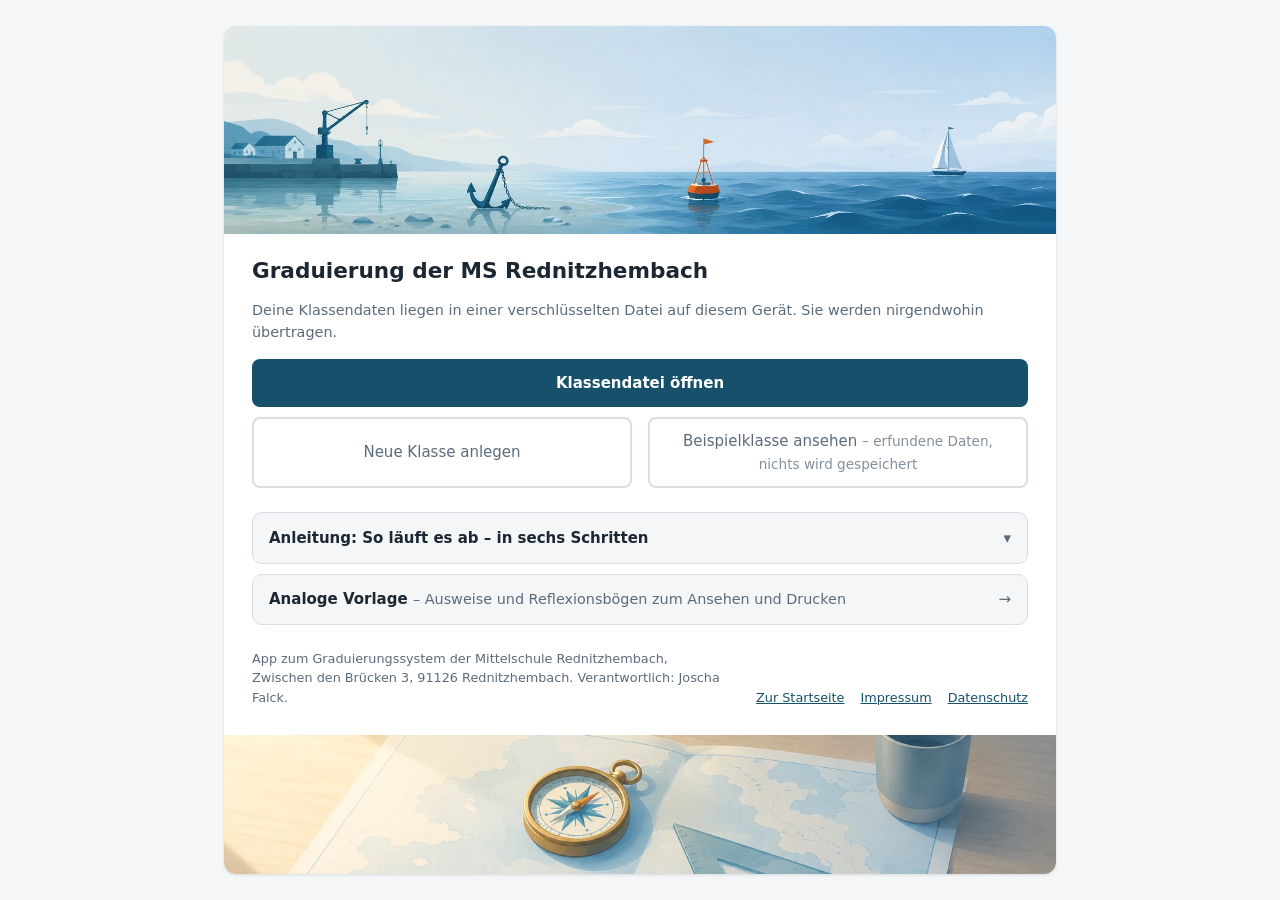
==== commit 579b924e: "Add files via upload" ====
--- a/lehrkraft/index.html
+++ b/lehrkraft/index.html
@@ -61,9 +61,17 @@
       <label class="feld"><span>Namen der Klasse <em>(kann warten)</em></span>
         <textarea id="neu-namen" rows="4"
                   placeholder="Ein Name je Zeile – oder leer lassen und die Liste beim ersten Einsammeln aufbauen."></textarea></label>
-      <label class="feld"><span>Passwort für die Datei</span>
-        <input type="password" id="neu-passwort" autocomplete="new-password">
-        <span class="zaehler" id="neu-guete"></span></label>
+      <!-- Zweimal eingeben wie beim Passwortwechsel: Ein Tippfehler hier ist das
+           einzige wirklich Unumkehrbare -- die Lehrkraft notiert sich das
+           gewollte Passwort, die Datei trägt das vertippte, und beim zweiten
+           Öffnen ist die Klasse zu. -->
+      <div class="zwei-spalten">
+        <label class="feld"><span>Passwort für die Datei</span>
+          <input type="password" id="neu-passwort" autocomplete="new-password">
+          <span class="zaehler" id="neu-guete"></span></label>
+        <label class="feld"><span>Noch einmal</span>
+          <input type="password" id="neu-passwort-wdh" autocomplete="new-password"></label>
+      </div>
       <!-- Stand vorher als leiser `.hinweis` unter dem Feld. Was hier schiefgeht,
            ist aber nicht klein: Die Datei ist AES-verschlüsselt, ohne Passwort
            gibt es keinen Weg zurück -- auch nicht für mich. -->
@@ -118,7 +126,10 @@
     <p class="fusszeile-klein">
       <span>App zum Graduierungssystem der Mittelschule Rednitzhembach,
         Zwischen den Brücken 3, 91126 Rednitzhembach. Verantwortlich: Joscha Falck.</span>
-      <a href="../">Zur Startseite</a></p>
+      <span class="fuss-rechtliches">
+        <a href="../">Zur Startseite</a>
+        <a href="../impressum.html">Impressum</a>
+        <a href="../datenschutz.html">Datenschutz</a></span></p>
 
     <!-- Abschlussband: dasselbe Motiv, das vorher oben stand. -->
     <img class="karten-fuss" src="../bilder/einstieg-lehrkraft.jpg" alt=""
@@ -164,6 +175,26 @@
     <section class="ansicht" id="ansicht-uebersicht">
       <div class="werkzeuge">
         <button type="button" class="knopf-klein" id="kind-anlegen">+ Kind hinzufügen</button>
+        <button type="button" class="knopf-klein" id="klassencode-zeigen">Klassen-Link zeigen</button>
+      </div>
+
+      <!-- Der Weg der Kinder in die Schüleranwendung (Anleitung Schritt 2):
+           Code an die Wand projizieren oder als Plakat ins Klassenzimmer
+           hängen. Das Kopfband und die große Schrift sind nur im Druck
+           sichtbar -- am Bildschirm bleibt der Kasten schlicht. -->
+      <div class="klassencode" id="klassencode" hidden>
+        <img class="klassencode-band" src="../bilder/header.jpg" alt="" width="1600" height="400">
+        <h3 class="klassencode-titel">Meine Selbsteinschätzung</h3>
+        <p class="klassencode-unter" id="klassencode-unter">–</p>
+        <div id="klassencode-bild"></div>
+        <p class="klassencode-anleitung">Scanne den Code mit der Kamera deines iPads –
+          deine Klasse ist schon eingetragen.</p>
+        <p class="hinweis" id="klassencode-adresse"></p>
+        <p class="klassencode-fuss">Graduierungssystem der Mittelschule Rednitzhembach</p>
+        <div class="klassencode-knoepfe">
+          <button type="button" class="knopf-klein" id="klassencode-drucken">Als Plakat drucken</button>
+          <button type="button" class="knopf-klein" id="klassencode-zu">Schließen</button>
+        </div>
       </div>
       <p class="punktlegende">Ein Punkt je Zeitraum des Blocks:
         <span class="punkt beide" aria-hidden="true"></span> beides da ·
@@ -458,7 +489,11 @@
     <p>App zum Graduierungssystem der Mittelschule Rednitzhembach ·
       Zwischen den Brücken 3 · 91126 Rednitzhembach ·
       Verantwortlich: Joscha Falck</p>
-    <p><a class="zur-startseite" href="../">Zur Startseite</a></p>
+    <p class="fuss-rechtliches">
+      <a class="zur-startseite" href="../">Zur Startseite</a>
+      <a href="../impressum.html">Impressum</a>
+      <a href="../datenschutz.html">Datenschutz</a>
+    </p>
   </footer>
 
   <nav class="navigation" aria-label="Bereiche">
--- a/lehrkraft/stil.css
+++ b/lehrkraft/stil.css
@@ -482,7 +482,10 @@
 .zeitraumtabelle thead th {
   font-size: 0.8rem; letter-spacing: 0.04em; text-transform: uppercase; color: var(--text-leise);
 }
-.zeitraumtabelle tbody th { font-weight: 600; width: 5rem; }
+.zeitraumtabelle tbody th { font-weight: 600; width: 9rem; }
+/* Das Datum unter der Nummer -- „Zeitraum 9" allein sagt niemandem etwas. */
+.zeitraum-datum { display: block; font-size: 0.78rem; font-weight: 400;
+                  color: var(--text-leise); white-space: nowrap; }
 .zeitraumtabelle tr:last-child td, .zeitraumtabelle tr:last-child th { border-bottom: 0; }
 .beleg-spalte { color: var(--text-leise); font-style: italic; max-width: 26rem; }
 
@@ -844,3 +847,51 @@
 .stufencode .knopf-leise { max-width: 14rem; margin-inline: auto; }
 
 @media print { .stufencode { display: none; } }
+
+/* ---------- Klassen-Link (QR) und Plakat ---------- */
+
+/* Am Bildschirm ein schlichter Kasten wie der Stufencode. Kopfband und
+   Fußzeile gehören zum Plakat und bleiben hier unsichtbar. */
+.klassencode {
+  margin-bottom: 1rem; padding: 1.1rem 1.2rem;
+  text-align: center;
+  background: var(--flaeche); border: 1px solid var(--linie);
+  border-radius: var(--radius); box-shadow: var(--schatten);
+}
+.klassencode-band { display: none; }
+.klassencode-titel { margin: 0 0 0.2rem; font-size: 1.1rem; }
+.klassencode-unter { margin: 0 0 1rem; color: var(--text-leise); }
+.klassencode svg { width: min(18rem, 70vw); height: auto; }
+.klassencode-anleitung { margin: 0.8rem auto 0; max-width: 32rem; }
+#klassencode-adresse { overflow-wrap: anywhere; margin: 0.4rem auto 0; max-width: 32rem; }
+.klassencode-fuss { display: none; }
+.klassencode-knoepfe { display: flex; justify-content: center; gap: 0.5rem; margin-top: 1rem; }
+
+@media print {
+  /* Im normalen Druck (Coaching-Bogen, Auskunft) hat der Kasten nichts verloren … */
+  .klassencode { display: none; }
+
+  /* … als Plakat ist er das Einzige auf dem Blatt. Die Klasse `plakat-druck`
+     setzt der Druckknopf am Kasten und nimmt sie nach dem Druck wieder weg. */
+  body.plakat-druck :is(.kopf, .werkzeuge, .punktlegende, #klassenliste) { display: none !important; }
+  body.plakat-druck .klassencode {
+    display: block; margin: 0; padding: 0;
+    border: 0; box-shadow: none; background: none;
+  }
+  body.plakat-druck .klassencode-band { display: block; width: 100%; height: auto; margin-bottom: 1.2cm; }
+  body.plakat-druck .klassencode-titel { font-size: 30pt; margin: 0 0 0.3cm; }
+  body.plakat-druck .klassencode-unter { font-size: 15pt; margin-bottom: 1cm; }
+  body.plakat-druck .klassencode svg { width: 11cm; }
+  body.plakat-druck .klassencode-anleitung { font-size: 13pt; max-width: none; margin-top: 1cm; }
+  /* Die Adresse zum Abtippen: die allgemeine Druckregel blendet .hinweis aus,
+     auf dem Plakat soll sie stehen. */
+  body.plakat-druck #klassencode-adresse { display: block !important; font-size: 10pt; }
+  body.plakat-druck .klassencode-fuss { display: block; margin-top: 1.2cm; font-size: 10pt; color: #555; }
+  body.plakat-druck .klassencode-knoepfe { display: none; }
+}
+
+/* Rechtliche Verweise in den Fußzeilen -- Impressum muss von jeder Seite aus
+   erreichbar sein, nicht nur von der Startseite. */
+.fuss-rechtliches { display: flex; flex-wrap: wrap; justify-content: center; gap: 1.25rem; }
+.fusszeile-klein .fuss-rechtliches { justify-content: flex-start; gap: 1rem; flex: none; }
+.fusszeile-klein .fuss-rechtliches a { color: var(--stufe); }
